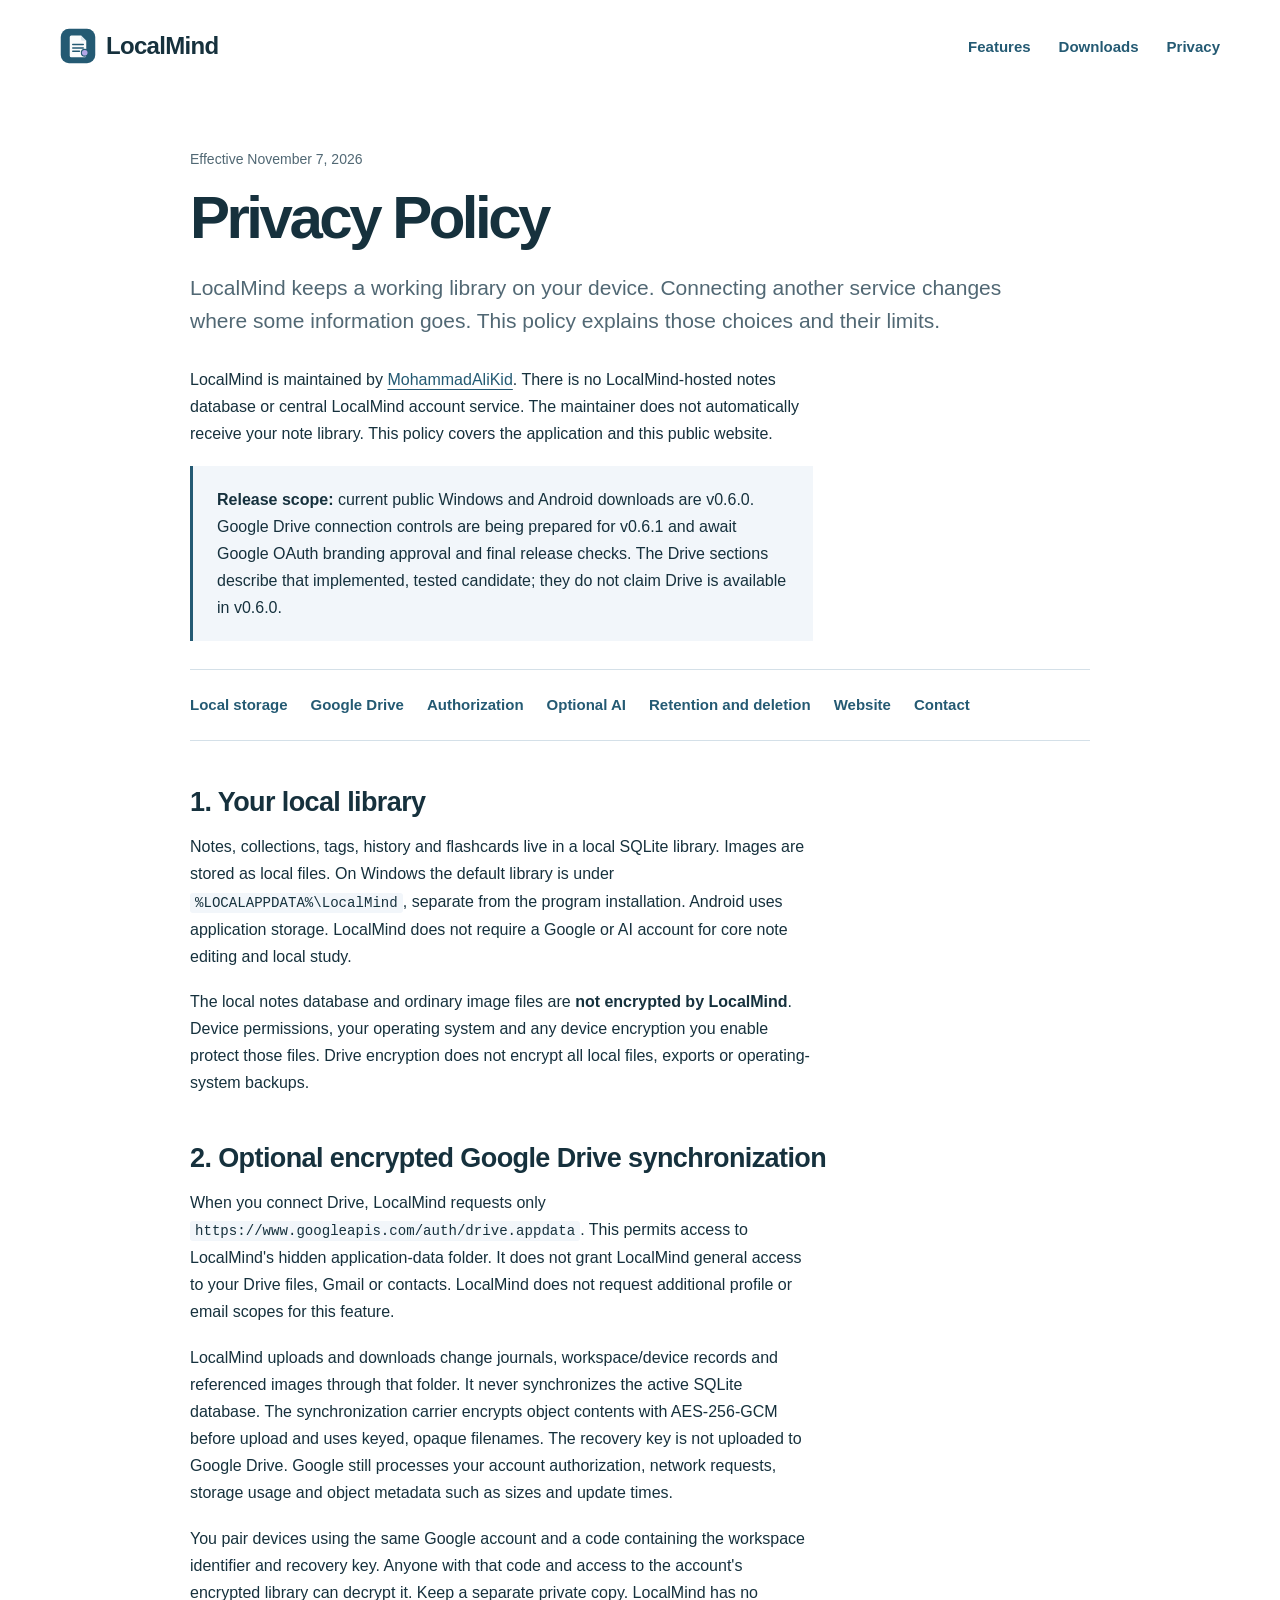
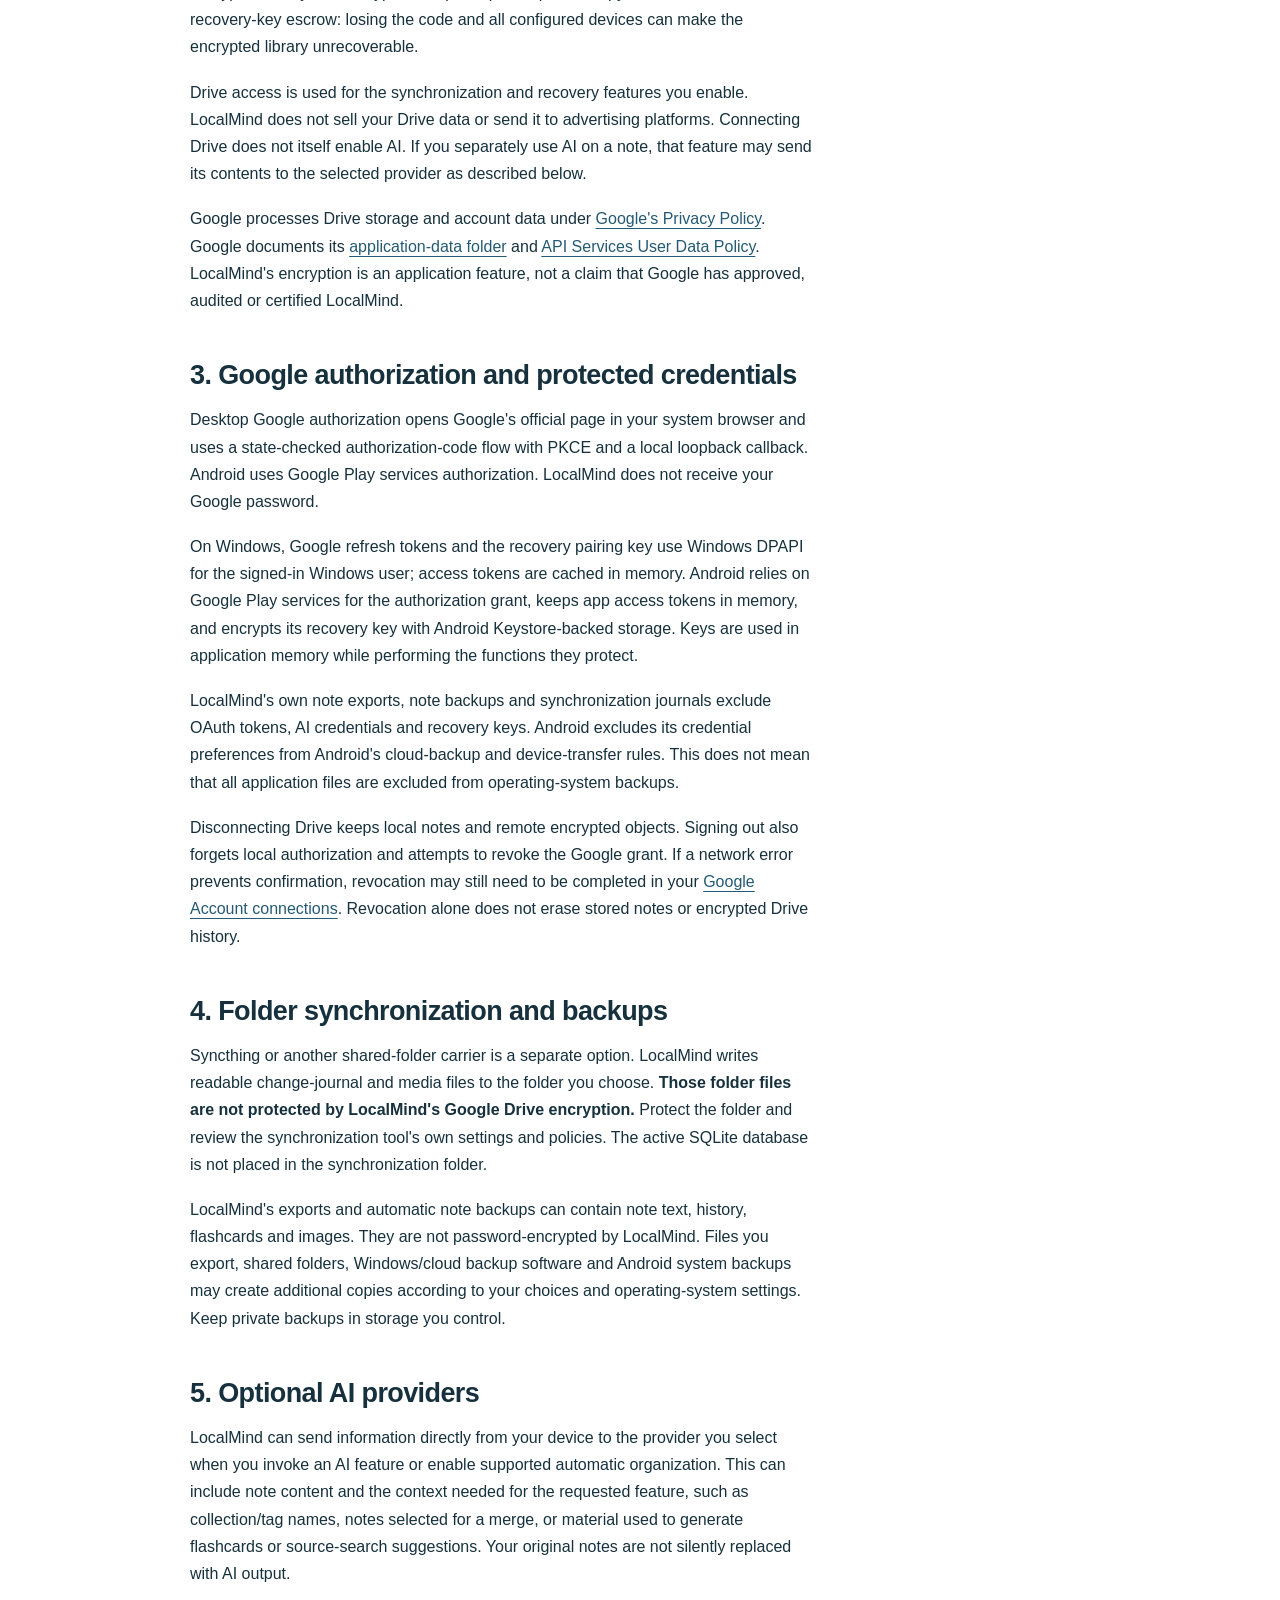
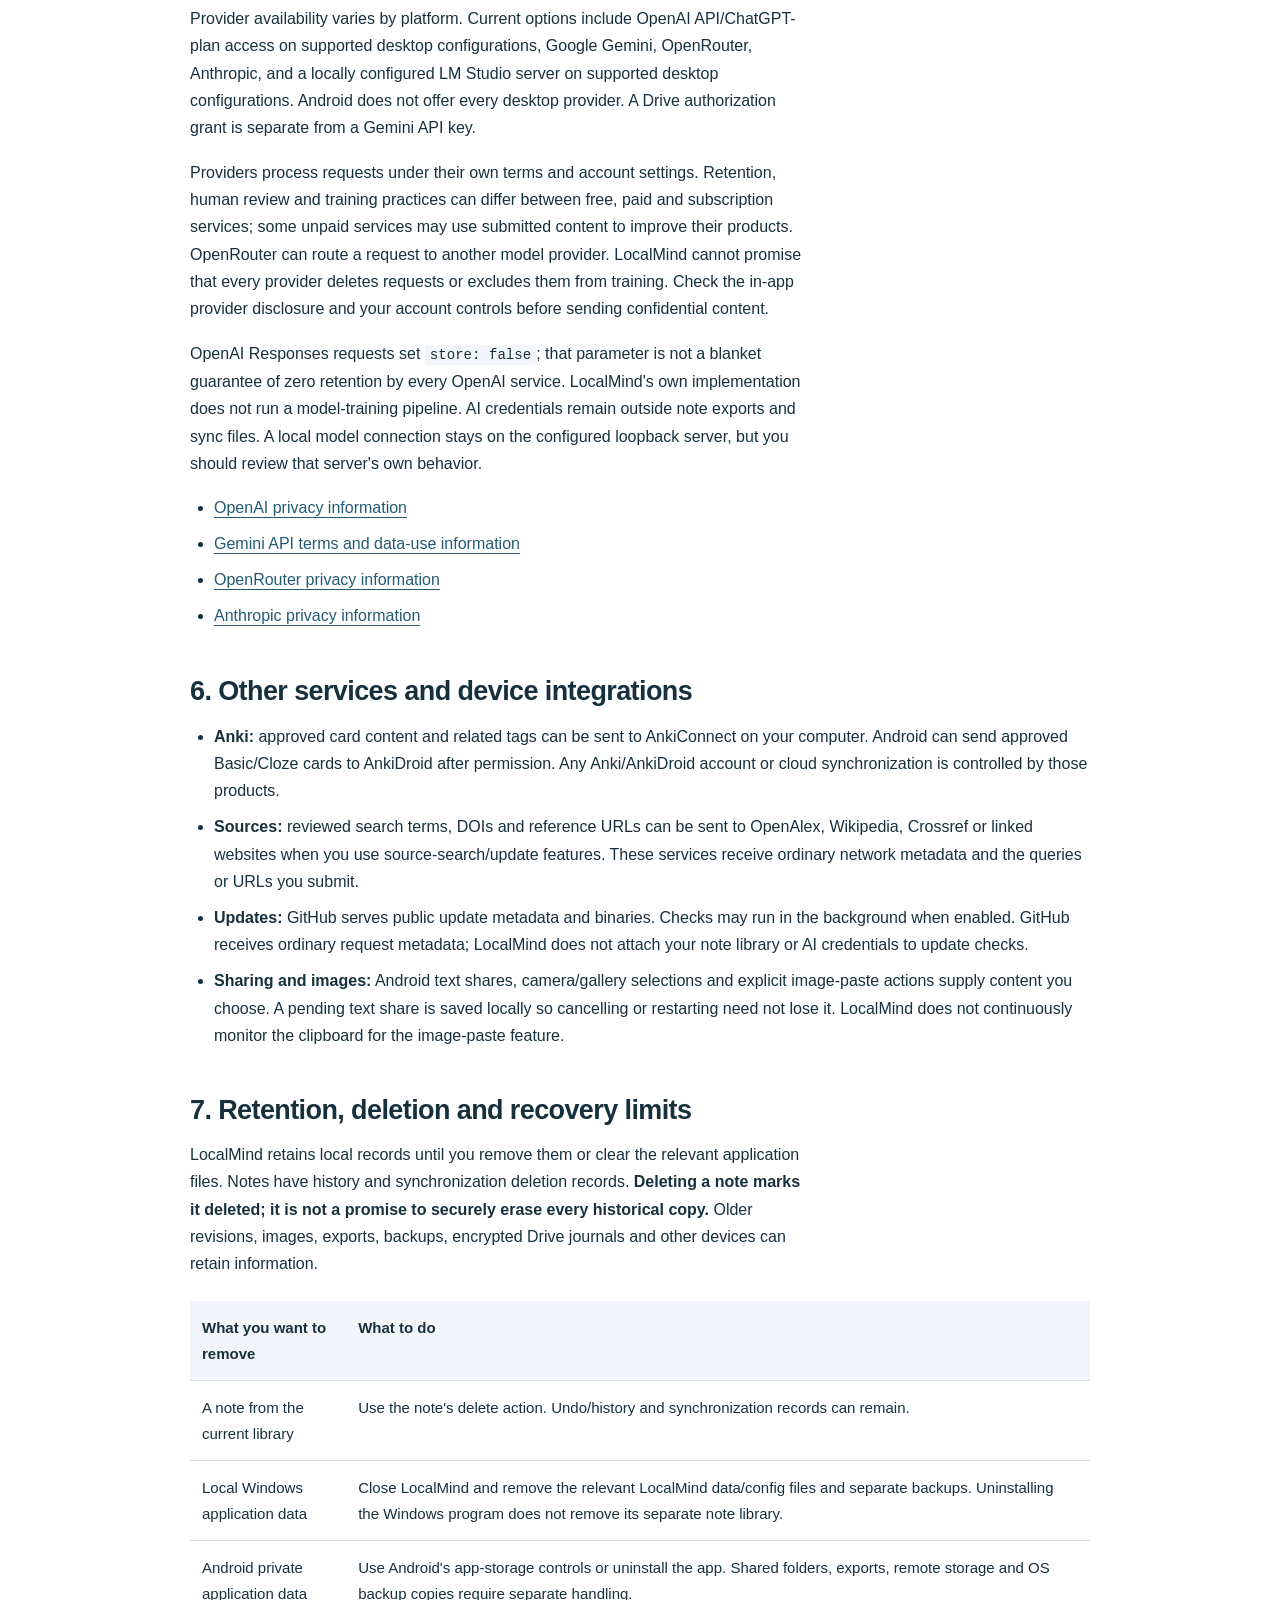
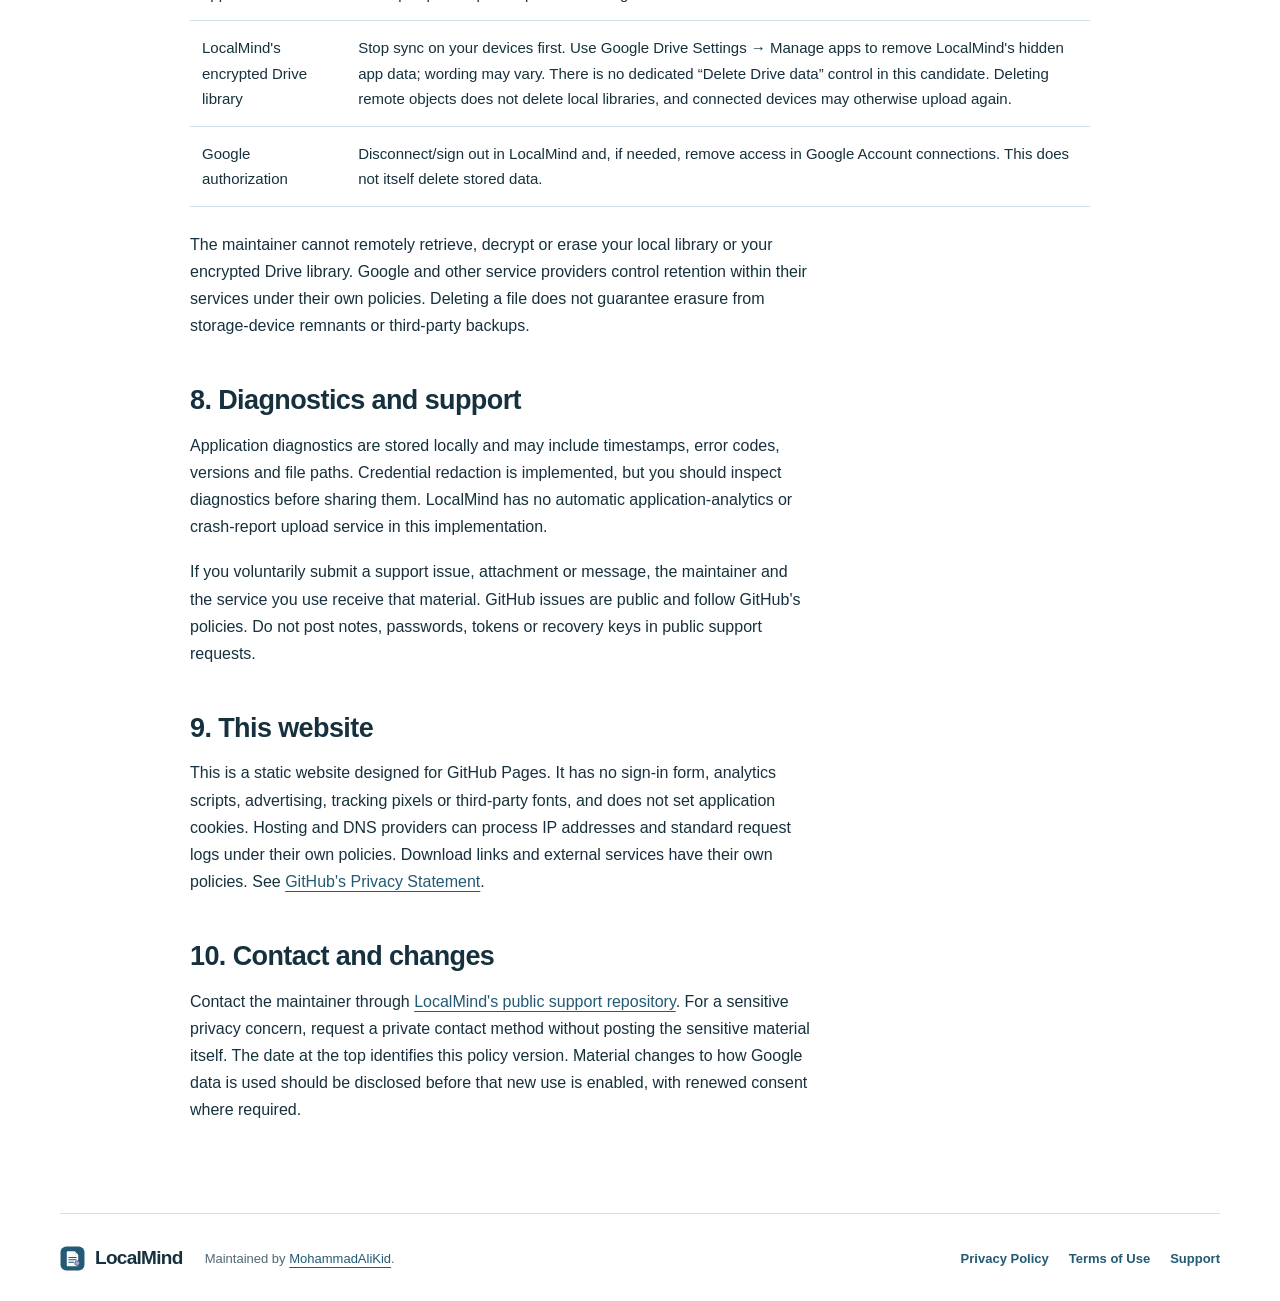
==== docs/privacy/index.html @ 6baf30b2 "Publish static LocalMind website and accurate privacy policy" ====
<!doctype html><html lang="en"><head><meta charset="utf-8"><meta name="viewport" content="width=device-width,initial-scale=1"><title>Privacy Policy — LocalMind</title><meta name="description" content="How LocalMind stores notes locally, handles optional encrypted Google Drive sync and OAuth, and sends data to optional AI and other services."><meta name="referrer" content="strict-origin-when-cross-origin"><link rel="canonical" href="https://mohammadalikid.github.io/LocalMind-releases/privacy/"><link rel="icon" type="image/svg+xml" href="../assets/logo.svg"><link rel="stylesheet" href="../assets/site.css"></head><body>
<a class="skip" href="#main">Skip to content</a><header class="site-header wrap"><a class="brand" href="../" aria-label="LocalMind home"><img src="../assets/logo.svg" width="36" height="36" alt="">LocalMind</a><nav aria-label="Main navigation"><a href="../#features">Features</a><a href="../#downloads">Downloads</a><a href="./" aria-current="page">Privacy</a></nav></header>
<main id="main" class="document wrap"><p class="updated">Effective November 7, 2026</p><h1>Privacy Policy</h1><p class="lede">LocalMind keeps a working library on your device. Connecting another service changes where some information goes. This policy explains those choices and their limits.</p>
<p>LocalMind is maintained by <a href="https://github.com/MohammadAliKid">MohammadAliKid</a>. There is no LocalMind-hosted notes database or central LocalMind account service. The maintainer does not automatically receive your note library. This policy covers the application and this public website.</p>
<p class="callout"><strong>Release scope:</strong> current public Windows and Android downloads are v0.6.0. Google Drive connection controls are being prepared for v0.6.1 and await Google OAuth branding approval and final release checks. The Drive sections describe that implemented, tested candidate; they do not claim Drive is available in v0.6.0.</p>
<nav class="toc" aria-label="Privacy policy contents"><a href="#local-storage">Local storage</a><a href="#google-drive">Google Drive</a><a href="#authorization">Authorization</a><a href="#ai">Optional AI</a><a href="#retention">Retention and deletion</a><a href="#website">Website</a><a href="#contact">Contact</a></nav>
<h2 id="local-storage">1. Your local library</h2><p>Notes, collections, tags, history and flashcards live in a local SQLite library. Images are stored as local files. On Windows the default library is under <code>%LOCALAPPDATA%\LocalMind</code>, separate from the program installation. Android uses application storage. LocalMind does not require a Google or AI account for core note editing and local study.</p><p>The local notes database and ordinary image files are <strong>not encrypted by LocalMind</strong>. Device permissions, your operating system and any device encryption you enable protect those files. Drive encryption does not encrypt all local files, exports or operating-system backups.</p>
<h2 id="google-drive">2. Optional encrypted Google Drive synchronization</h2><p>When you connect Drive, LocalMind requests only <code>https://www.googleapis.com/auth/drive.appdata</code>. This permits access to LocalMind's hidden application-data folder. It does not grant LocalMind general access to your Drive files, Gmail or contacts. LocalMind does not request additional profile or email scopes for this feature.</p><p>LocalMind uploads and downloads change journals, workspace/device records and referenced images through that folder. It never synchronizes the active SQLite database. The synchronization carrier encrypts object contents with AES-256-GCM before upload and uses keyed, opaque filenames. The recovery key is not uploaded to Google Drive. Google still processes your account authorization, network requests, storage usage and object metadata such as sizes and update times.</p><p>You pair devices using the same Google account and a code containing the workspace identifier and recovery key. Anyone with that code and access to the account's encrypted library can decrypt it. Keep a separate private copy. LocalMind has no recovery-key escrow: losing the code and all configured devices can make the encrypted library unrecoverable.</p><p>Drive access is used for the synchronization and recovery features you enable. LocalMind does not sell your Drive data or send it to advertising platforms. Connecting Drive does not itself enable AI. If you separately use AI on a note, that feature may send its contents to the selected provider as described below.</p><p>Google processes Drive storage and account data under <a href="https://policies.google.com/privacy">Google's Privacy Policy</a>. Google documents its <a href="https://developers.google.com/workspace/drive/api/guides/appdata">application-data folder</a> and <a href="https://developers.google.com/terms/api-services-user-data-policy">API Services User Data Policy</a>. LocalMind's encryption is an application feature, not a claim that Google has approved, audited or certified LocalMind.</p>
<h2 id="authorization">3. Google authorization and protected credentials</h2><p>Desktop Google authorization opens Google's official page in your system browser and uses a state-checked authorization-code flow with PKCE and a local loopback callback. Android uses Google Play services authorization. LocalMind does not receive your Google password.</p><p>On Windows, Google refresh tokens and the recovery pairing key use Windows DPAPI for the signed-in Windows user; access tokens are cached in memory. Android relies on Google Play services for the authorization grant, keeps app access tokens in memory, and encrypts its recovery key with Android Keystore-backed storage. Keys are used in application memory while performing the functions they protect.</p><p>LocalMind's own note exports, note backups and synchronization journals exclude OAuth tokens, AI credentials and recovery keys. Android excludes its credential preferences from Android's cloud-backup and device-transfer rules. This does not mean that all application files are excluded from operating-system backups.</p><p>Disconnecting Drive keeps local notes and remote encrypted objects. Signing out also forgets local authorization and attempts to revoke the Google grant. If a network error prevents confirmation, revocation may still need to be completed in your <a href="https://myaccount.google.com/connections">Google Account connections</a>. Revocation alone does not erase stored notes or encrypted Drive history.</p>
<h2>4. Folder synchronization and backups</h2><p>Syncthing or another shared-folder carrier is a separate option. LocalMind writes readable change-journal and media files to the folder you choose. <strong>Those folder files are not protected by LocalMind's Google Drive encryption.</strong> Protect the folder and review the synchronization tool's own settings and policies. The active SQLite database is not placed in the synchronization folder.</p><p>LocalMind's exports and automatic note backups can contain note text, history, flashcards and images. They are not password-encrypted by LocalMind. Files you export, shared folders, Windows/cloud backup software and Android system backups may create additional copies according to your choices and operating-system settings. Keep private backups in storage you control.</p>
<h2 id="ai">5. Optional AI providers</h2><p>LocalMind can send information directly from your device to the provider you select when you invoke an AI feature or enable supported automatic organization. This can include note content and the context needed for the requested feature, such as collection/tag names, notes selected for a merge, or material used to generate flashcards or source-search suggestions. Your original notes are not silently replaced with AI output.</p><p>Provider availability varies by platform. Current options include OpenAI API/ChatGPT-plan access on supported desktop configurations, Google Gemini, OpenRouter, Anthropic, and a locally configured LM Studio server on supported desktop configurations. Android does not offer every desktop provider. A Drive authorization grant is separate from a Gemini API key.</p><p>Providers process requests under their own terms and account settings. Retention, human review and training practices can differ between free, paid and subscription services; some unpaid services may use submitted content to improve their products. OpenRouter can route a request to another model provider. LocalMind cannot promise that every provider deletes requests or excludes them from training. Check the in-app provider disclosure and your account controls before sending confidential content.</p><p>OpenAI Responses requests set <code>store: false</code>; that parameter is not a blanket guarantee of zero retention by every OpenAI service. LocalMind's own implementation does not run a model-training pipeline. AI credentials remain outside note exports and sync files. A local model connection stays on the configured loopback server, but you should review that server's own behavior.</p><ul><li><a href="https://openai.com/policies/privacy-policy/">OpenAI privacy information</a></li><li><a href="https://ai.google.dev/gemini-api/terms">Gemini API terms and data-use information</a></li><li><a href="https://openrouter.ai/privacy">OpenRouter privacy information</a></li><li><a href="https://www.anthropic.com/legal/privacy">Anthropic privacy information</a></li></ul>
<h2>6. Other services and device integrations</h2><ul><li><strong>Anki:</strong> approved card content and related tags can be sent to AnkiConnect on your computer. Android can send approved Basic/Cloze cards to AnkiDroid after permission. Any Anki/AnkiDroid account or cloud synchronization is controlled by those products.</li><li><strong>Sources:</strong> reviewed search terms, DOIs and reference URLs can be sent to OpenAlex, Wikipedia, Crossref or linked websites when you use source-search/update features. These services receive ordinary network metadata and the queries or URLs you submit.</li><li><strong>Updates:</strong> GitHub serves public update metadata and binaries. Checks may run in the background when enabled. GitHub receives ordinary request metadata; LocalMind does not attach your note library or AI credentials to update checks.</li><li><strong>Sharing and images:</strong> Android text shares, camera/gallery selections and explicit image-paste actions supply content you choose. A pending text share is saved locally so cancelling or restarting need not lose it. LocalMind does not continuously monitor the clipboard for the image-paste feature.</li></ul>
<h2 id="retention">7. Retention, deletion and recovery limits</h2><p>LocalMind retains local records until you remove them or clear the relevant application files. Notes have history and synchronization deletion records. <strong>Deleting a note marks it deleted; it is not a promise to securely erase every historical copy.</strong> Older revisions, images, exports, backups, encrypted Drive journals and other devices can retain information.</p><div class="table-scroll"><table><thead><tr><th scope="col">What you want to remove</th><th scope="col">What to do</th></tr></thead><tbody><tr><td>A note from the current library</td><td>Use the note's delete action. Undo/history and synchronization records can remain.</td></tr><tr><td>Local Windows application data</td><td>Close LocalMind and remove the relevant LocalMind data/config files and separate backups. Uninstalling the Windows program does not remove its separate note library.</td></tr><tr><td>Android private application data</td><td>Use Android's app-storage controls or uninstall the app. Shared folders, exports, remote storage and OS backup copies require separate handling.</td></tr><tr><td>LocalMind's encrypted Drive library</td><td>Stop sync on your devices first. Use Google Drive Settings → Manage apps to remove LocalMind's hidden app data; wording may vary. There is no dedicated “Delete Drive data” control in this candidate. Deleting remote objects does not delete local libraries, and connected devices may otherwise upload again.</td></tr><tr><td>Google authorization</td><td>Disconnect/sign out in LocalMind and, if needed, remove access in Google Account connections. This does not itself delete stored data.</td></tr></tbody></table></div><p>The maintainer cannot remotely retrieve, decrypt or erase your local library or your encrypted Drive library. Google and other service providers control retention within their services under their own policies. Deleting a file does not guarantee erasure from storage-device remnants or third-party backups.</p>
<h2>8. Diagnostics and support</h2><p>Application diagnostics are stored locally and may include timestamps, error codes, versions and file paths. Credential redaction is implemented, but you should inspect diagnostics before sharing them. LocalMind has no automatic application-analytics or crash-report upload service in this implementation.</p><p>If you voluntarily submit a support issue, attachment or message, the maintainer and the service you use receive that material. GitHub issues are public and follow GitHub's policies. Do not post notes, passwords, tokens or recovery keys in public support requests.</p>
<h2 id="website">9. This website</h2><p>This is a static website designed for GitHub Pages. It has no sign-in form, analytics scripts, advertising, tracking pixels or third-party fonts, and does not set application cookies. Hosting and DNS providers can process IP addresses and standard request logs under their own policies. Download links and external services have their own policies. See <a href="https://docs.github.com/en/site-policy/privacy-policies/github-general-privacy-statement">GitHub's Privacy Statement</a>.</p>
<h2 id="contact">10. Contact and changes</h2><p>Contact the maintainer through <a href="https://github.com/MohammadAliKid/LocalMind-releases/issues">LocalMind's public support repository</a>. For a sensitive privacy concern, request a private contact method without posting the sensitive material itself. The date at the top identifies this policy version. Material changes to how Google data is used should be disclosed before that new use is enabled, with renewed consent where required.</p>
</main><footer class="site-footer wrap"><a class="brand" href="../"><img src="../assets/logo.svg" width="25" height="25" alt="">LocalMind</a><p>Maintained by <a href="https://github.com/MohammadAliKid">MohammadAliKid</a>.</p><nav aria-label="Footer"><a href="./">Privacy Policy</a><a href="../terms/">Terms of Use</a><a href="https://github.com/MohammadAliKid/LocalMind-releases/issues">Support</a></nav></footer></body></html>
---- docs/assets/site.css ----
:root{--paper:#f2f6fa;--white:#fff;--ink:#16313d;--muted:#516874;--blue:#245a73;--line:#d4e0e8;--green:#426853;--amber:#805023;--radius:14px;font-family:"Segoe UI Variable Text","Segoe UI",Aptos,Arial,sans-serif;color:var(--ink);background:var(--white);font-synthesis:none;scroll-behavior:smooth}*{box-sizing:border-box}body{margin:0;font-size:17px;line-height:1.7}img{display:block;max-width:100%;height:auto}a{color:var(--blue);text-underline-offset:4px}a:hover{text-decoration-thickness:2px}a:focus-visible,summary:focus-visible{outline:3px solid #aa6227;outline-offset:5px;border-radius:3px}.wrap{width:min(1160px,calc(100% - 64px));margin-inline:auto}.skip{position:fixed;top:-100px;left:15px;background:white;padding:12px;z-index:10}.skip:focus{top:12px}.site-header{display:flex;align-items:center;justify-content:space-between;gap:24px;padding-block:26px}.brand{display:inline-flex;align-items:center;gap:10px;font-size:24px;font-weight:700;letter-spacing:-.7px;text-decoration:none;color:var(--ink)}nav{display:flex;align-items:center;gap:28px}nav a{text-decoration:none;font-weight:550;font-size:15px}h1,h2,h3,p,figure{margin:0}h1,h2,h3{text-wrap:balance;line-height:1.12}h1{font-family:"Segoe UI Variable Display","Aptos Display","Segoe UI",sans-serif;font-size:clamp(50px,5.5vw,76px);letter-spacing:-3.5px;font-weight:650}h2{font-size:clamp(30px,3.3vw,44px);font-weight:650;letter-spacing:-1.4px}h3{font-size:23px;letter-spacing:-.5px;font-weight:650}p+p{margin-top:18px}p{max-width:70ch}.intro{font-size:23px;line-height:1.55;color:var(--ink)}.quiet{font-size:14px;color:var(--muted)}.hero{display:grid;grid-template-columns:.8fr 1.2fr;align-items:center;gap:48px;padding-block:64px 100px}.hero-copy>p{margin-top:26px}.hero-copy .quiet{margin-top:20px}.hero-copy>p:not(.intro):not(.quiet){color:var(--muted)}.actions{display:flex;align-items:center;flex-wrap:wrap;gap:20px;margin-top:30px}.button{display:inline-flex;align-items:center;justify-content:center;min-height:49px;padding:12px 20px;background:var(--blue);border:1px solid var(--blue);color:white;border-radius:8px;font-weight:600;text-decoration:none;font-size:15px;line-height:1.5}.button:hover{background:#19455b;text-decoration:none}.secondary{color:var(--blue);background:white}.secondary:hover{background:var(--paper)}.text-link{font-weight:600;font-size:15px}.app-preview{padding:14px;background:var(--paper);border:1px solid var(--line);border-radius:var(--radius);transform:rotate(-1.3deg);box-shadow:0 24px 60px #16313d12}.app-preview img{border-radius:6px;border:1px solid var(--line);width:100%}figcaption{font-size:12px;line-height:1.6;color:var(--muted);margin-top:12px}.features{border-top:1px solid var(--line);padding-block:72px}.section-heading{display:flex;justify-content:space-between;gap:40px;align-items:start;margin-bottom:44px}.section-heading h2{max-width:16ch}.section-heading>p{max-width:40ch;color:var(--muted)}.feature-columns{display:grid;grid-template-columns:repeat(3,1fr);gap:46px}.feature-columns article{border-top:3px solid var(--line);padding-top:20px}.feature-mark{display:block;color:var(--blue);font-size:29px;margin-bottom:14px}.feature-columns p{margin-top:16px;color:var(--muted);font-size:16px}.phone-section{display:grid;grid-template-columns:.55fr 1fr;gap:110px;align-items:center;padding-block:45px 95px}.phone-image{max-width:260px;margin:auto;max-height:500px;overflow:hidden;border:7px solid var(--ink);border-bottom-width:12px;border-radius:33px;box-shadow:18px 20px 0 var(--paper)}.phone-section h2{margin-bottom:24px}.phone-section .intro{margin-bottom:20px}.plain-list{padding-left:20px;margin-block:24px;color:var(--muted)}.plain-list li{padding-left:4px;margin-block:8px}.drive-section{background:var(--paper);padding-block:72px}.drive-layout{display:grid;grid-template-columns:1fr .55fr;gap:100px;align-items:center}.status-tag{display:inline-block;font-size:13px;font-weight:650;color:var(--blue);border:1px solid #b4c9d6;padding:5px 10px;border-radius:5px;margin-bottom:24px}.drive-layout h2{margin-bottom:24px}.drive-layout p{color:var(--muted)}.drive-layout .text-link{display:inline-block;margin-top:24px}.drive-preview{max-width:265px;max-height:565px;overflow:hidden;border:1px solid var(--line);background:#fff;border-radius:var(--radius);padding:10px}.drive-preview img{border-radius:7px;max-height:490px;object-fit:cover;object-position:top}.drive-preview figcaption{padding-inline:4px}.downloads{padding-block:85px}.download-grid{display:grid;grid-template-columns:repeat(3,1fr);gap:35px}.download-platform{border-top:1px solid var(--line);padding-top:24px}.download-platform .version{font-size:14px;font-weight:650;color:var(--muted);margin-top:6px}.download-platform>p:not(.version){margin-top:18px}.download-platform .button{margin-top:22px;width:100%}.download-platform .quiet{margin-top:18px;font-size:13px}.download-platform.mac .notice{font-size:14px;color:var(--amber);padding-left:14px;border-left:3px solid #bf8e55}.download-platform.mac>p{font-size:15px}.download-platform.mac>a{font-size:14px}.download-footnote{margin-top:38px;font-size:14px;display:flex;flex-wrap:wrap;gap:14px}.download-footnote span{color:#a6bbc8}.closing{padding-block:45px 80px;border-top:1px solid var(--line);display:grid;grid-template-columns:1fr 1fr;gap:20px 70px}.closing p{color:var(--muted)}.closing .text-link{grid-column:2}.site-footer{display:flex;flex-wrap:wrap;align-items:center;gap:22px;padding-block:28px;border-top:1px solid var(--line)}.site-footer .brand{font-size:19px}.site-footer p{font-size:13px;color:var(--muted)}.site-footer nav{margin-left:auto;gap:20px}.site-footer nav a{font-size:13px}.document{max-width:900px;padding-block:55px 90px}.document h1{font-size:clamp(40px,6vw,60px);margin-bottom:20px}.document .lede{font-size:21px;line-height:1.6;color:var(--muted);margin-bottom:28px}.document .updated{font-size:14px;color:var(--muted);margin-bottom:12px}.document h2{font-size:27px;letter-spacing:-.6px;margin:46px 0 16px}.document h3{font-size:20px;margin:28px 0 12px}.document p,.document li{font-size:16px}.document ul,.document ol{padding-left:24px}.document li{margin-block:9px}.document strong{font-weight:650}.document code{background:var(--paper);padding:2px 5px;border-radius:3px;font-size:.88em;overflow-wrap:anywhere}.document .toc{border-block:1px solid var(--line);padding:22px 0;margin:28px 0;display:flex;flex-wrap:wrap;gap:8px 23px;font-size:14px}.document .callout{padding:20px 24px;background:var(--paper);border-left:3px solid var(--blue);font-size:16px}.document table{width:100%;border-collapse:collapse;font-size:15px;margin-block:24px}.document th,.document td{padding:14px 12px;text-align:left;vertical-align:top;border-bottom:1px solid var(--line)}.document th{background:var(--paper);font-weight:600}.document .table-scroll{overflow-x:auto}.document .policy-list{list-style:none;padding:0}.document .policy-list li{padding-block:14px;border-bottom:1px solid var(--line)}.document .policy-list a{font-weight:600}
@media(max-width:980px){.hero{gap:28px}.hero .actions{align-items:start;flex-direction:column}.hero h1{letter-spacing:-2px}.phone-section{gap:60px}.drive-layout{gap:50px}.download-grid{gap:24px}.button{padding-inline:14px}.site-footer nav{margin-left:0}.section-heading{gap:30px}.hero .app-preview{padding:8px;transform:none}.feature-columns{gap:25px}}
@media(max-width:700px){.wrap{width:calc(100% - 36px)}.site-header{padding-block:20px;gap:16px;flex-wrap:wrap}.brand{font-size:23px}nav{gap:18px}.site-header nav{width:100%;justify-content:space-between;border-top:1px solid var(--line);padding-top:12px}.hero{grid-template-columns:1fr;padding-block:36px 60px;gap:40px}.hero h1{font-size:58px;letter-spacing:-2.7px}.hero .actions{flex-direction:row;align-items:center;gap:20px}.hero-copy>p{max-width:50ch;margin-top:22px}.intro{font-size:21px}.hero .app-preview{padding:10px}.section-heading{display:block;margin-bottom:32px}.section-heading>p{margin-top:20px;max-width:100%}.features{padding-block:50px}.feature-columns{grid-template-columns:1fr;gap:30px}.feature-mark{display:none}.feature-columns article{padding-top:20px;border-top-width:1px}.feature-columns p{margin-top:12px}.phone-section{grid-template-columns:1fr;padding-block:20px 60px;gap:40px}.phone-image{max-width:210px;max-height:390px;order:2}.drive-section{padding-block:50px}.drive-layout{grid-template-columns:1fr;gap:32px}.drive-preview{margin:auto;max-width:245px}.download-grid{grid-template-columns:1fr;gap:35px}.downloads{padding-block:55px}.download-platform .button{width:auto;min-width:240px}.closing{grid-template-columns:1fr;gap:20px;padding-block:35px 50px}.closing .text-link{grid-column:1}.site-footer{gap:16px}.site-footer nav{width:100%;justify-content:space-between;gap:14px}.site-footer p{margin-left:auto;font-size:12px}.document{padding-top:35px}.document h1{font-size:43px;letter-spacing:-1.6px}.document h2{font-size:25px}.document .callout{padding:16px}.document th,.document td{padding:10px;min-width:120px}.document .toc{gap:10px 20px}body{font-size:16px}}
@media(prefers-reduced-motion:reduce){:root{scroll-behavior:auto}}
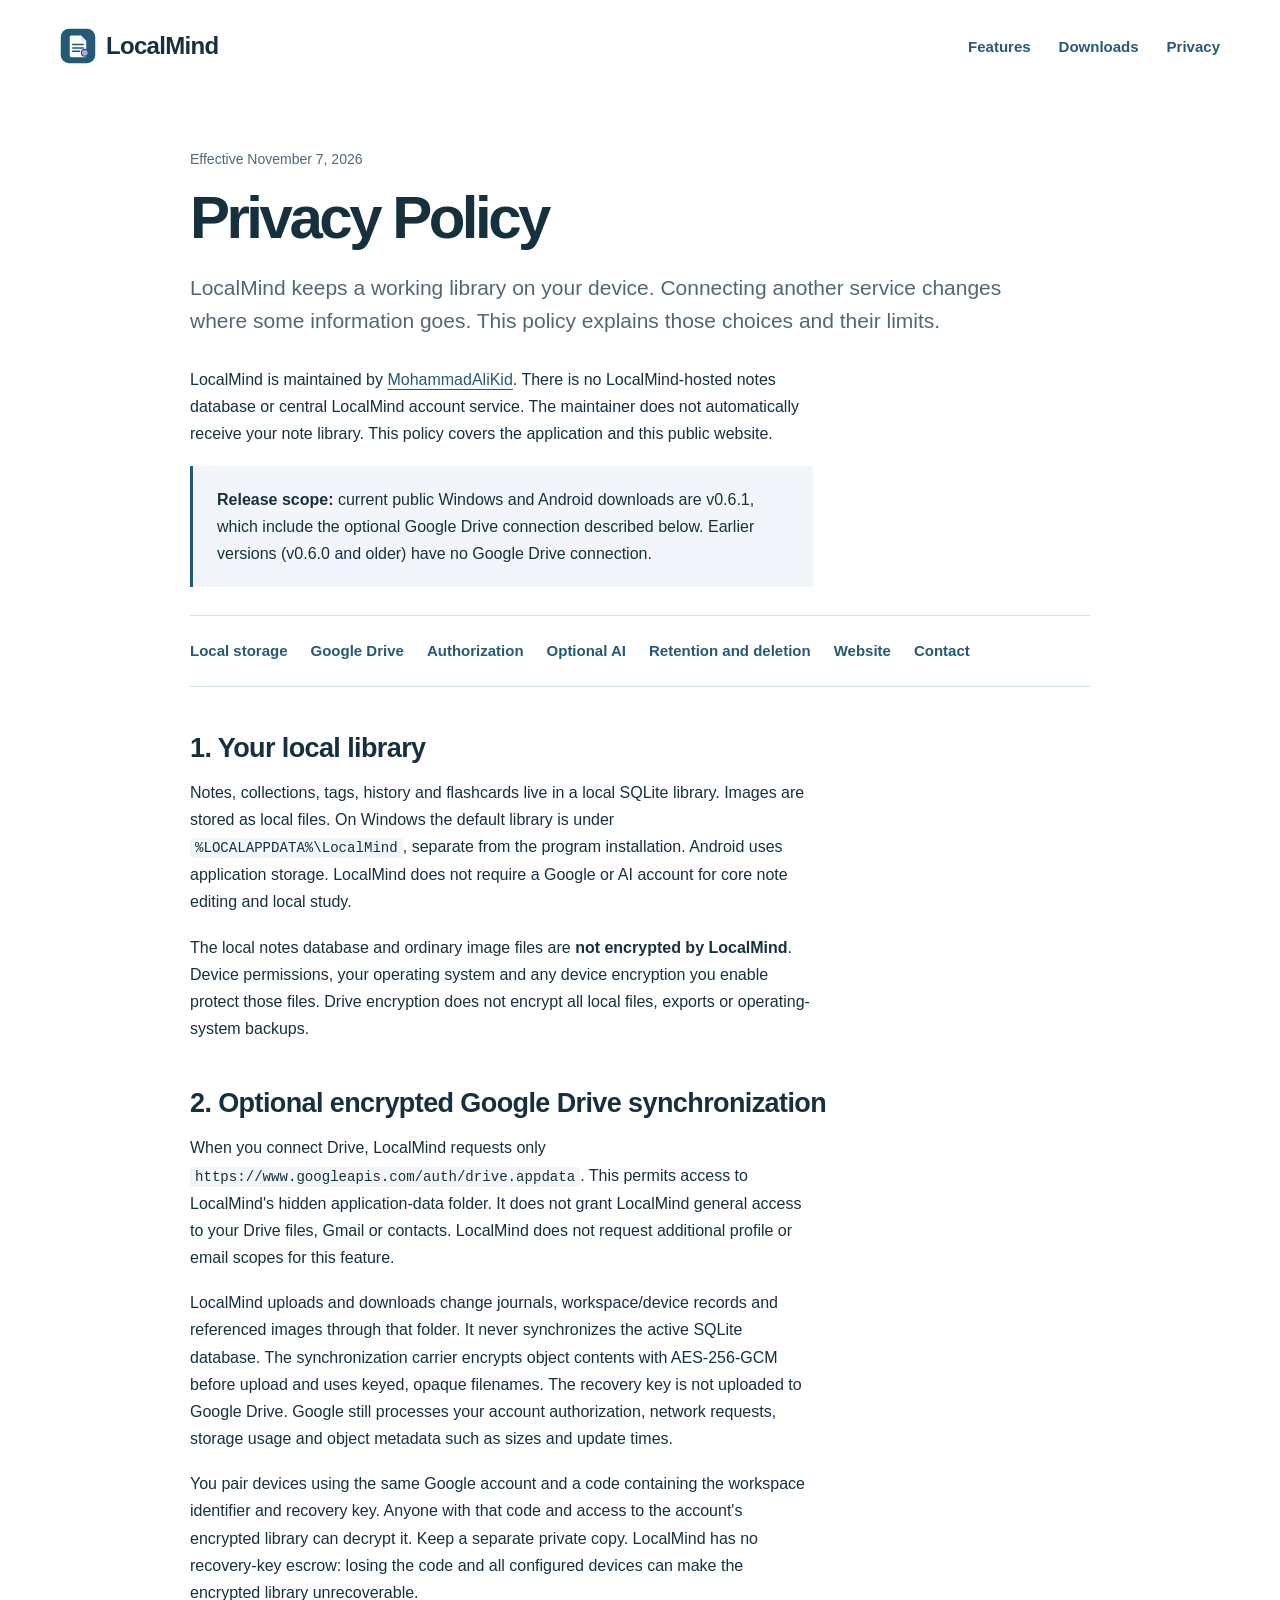
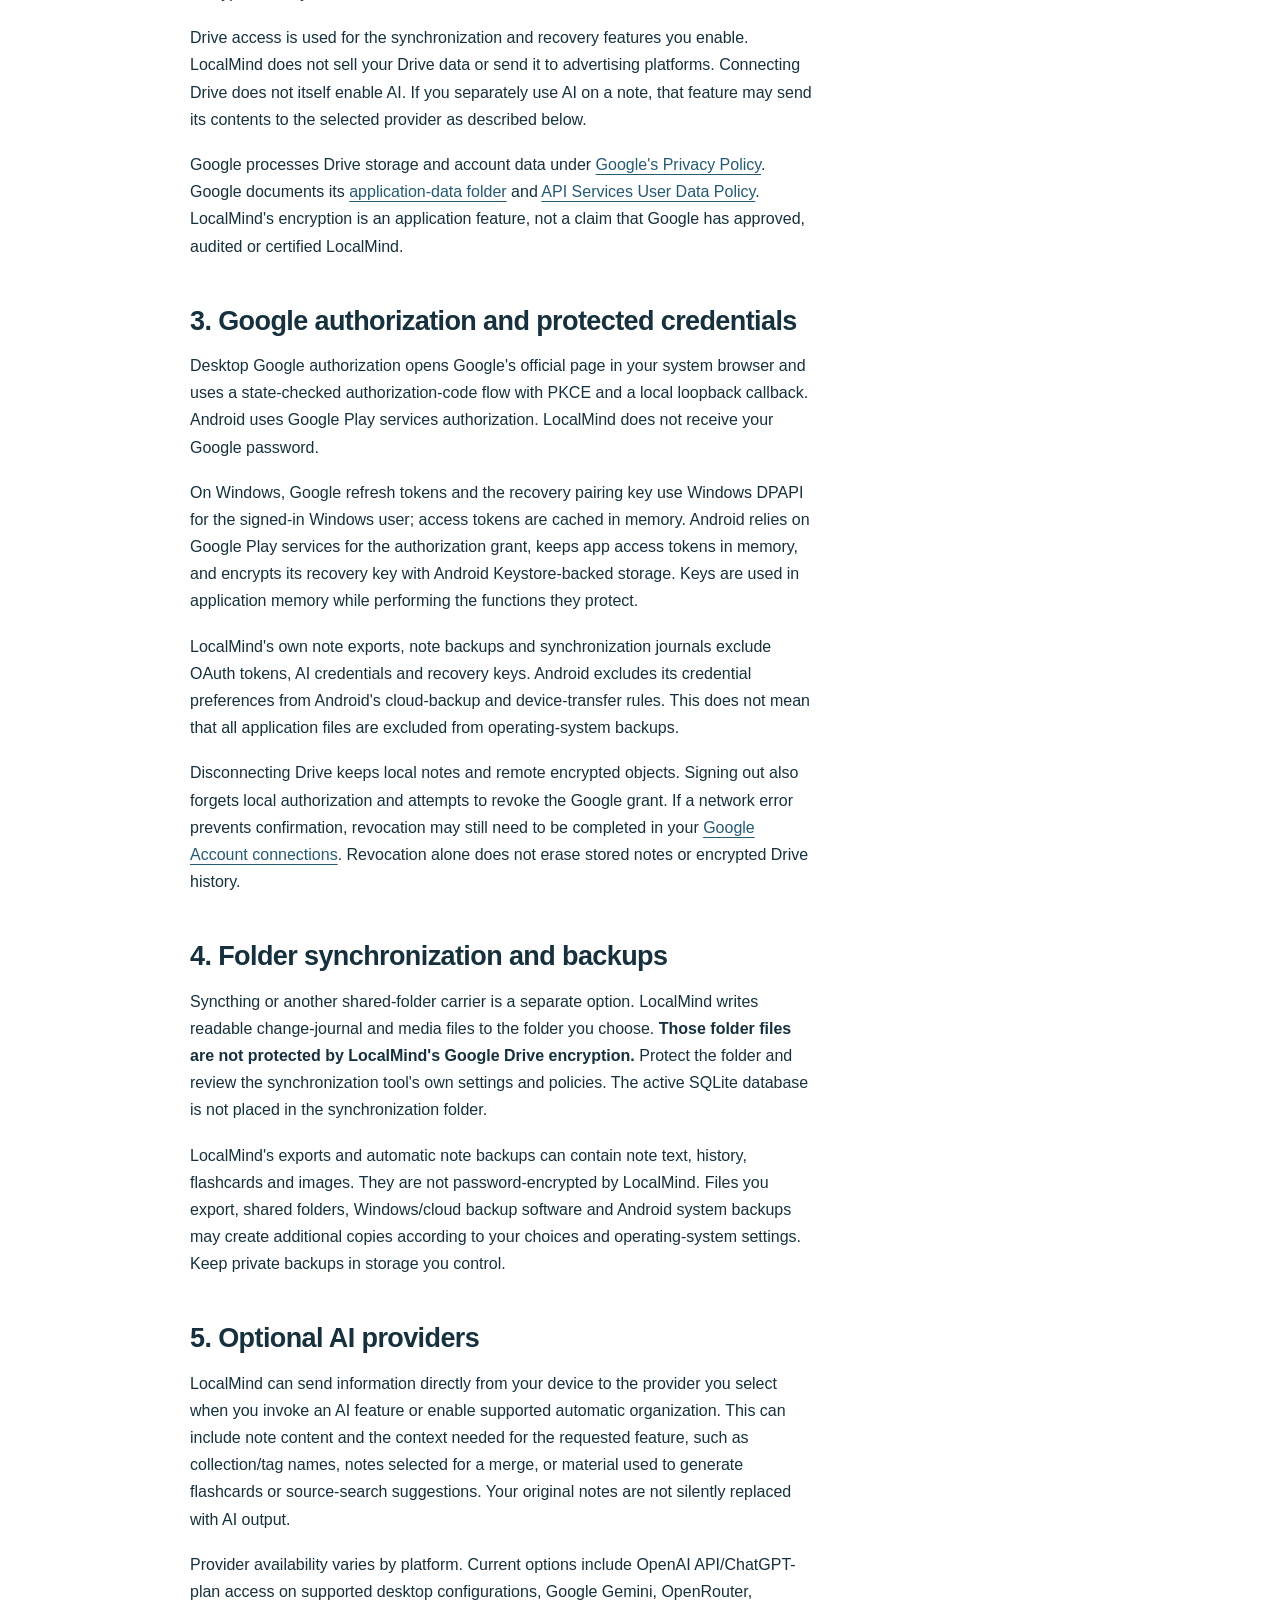
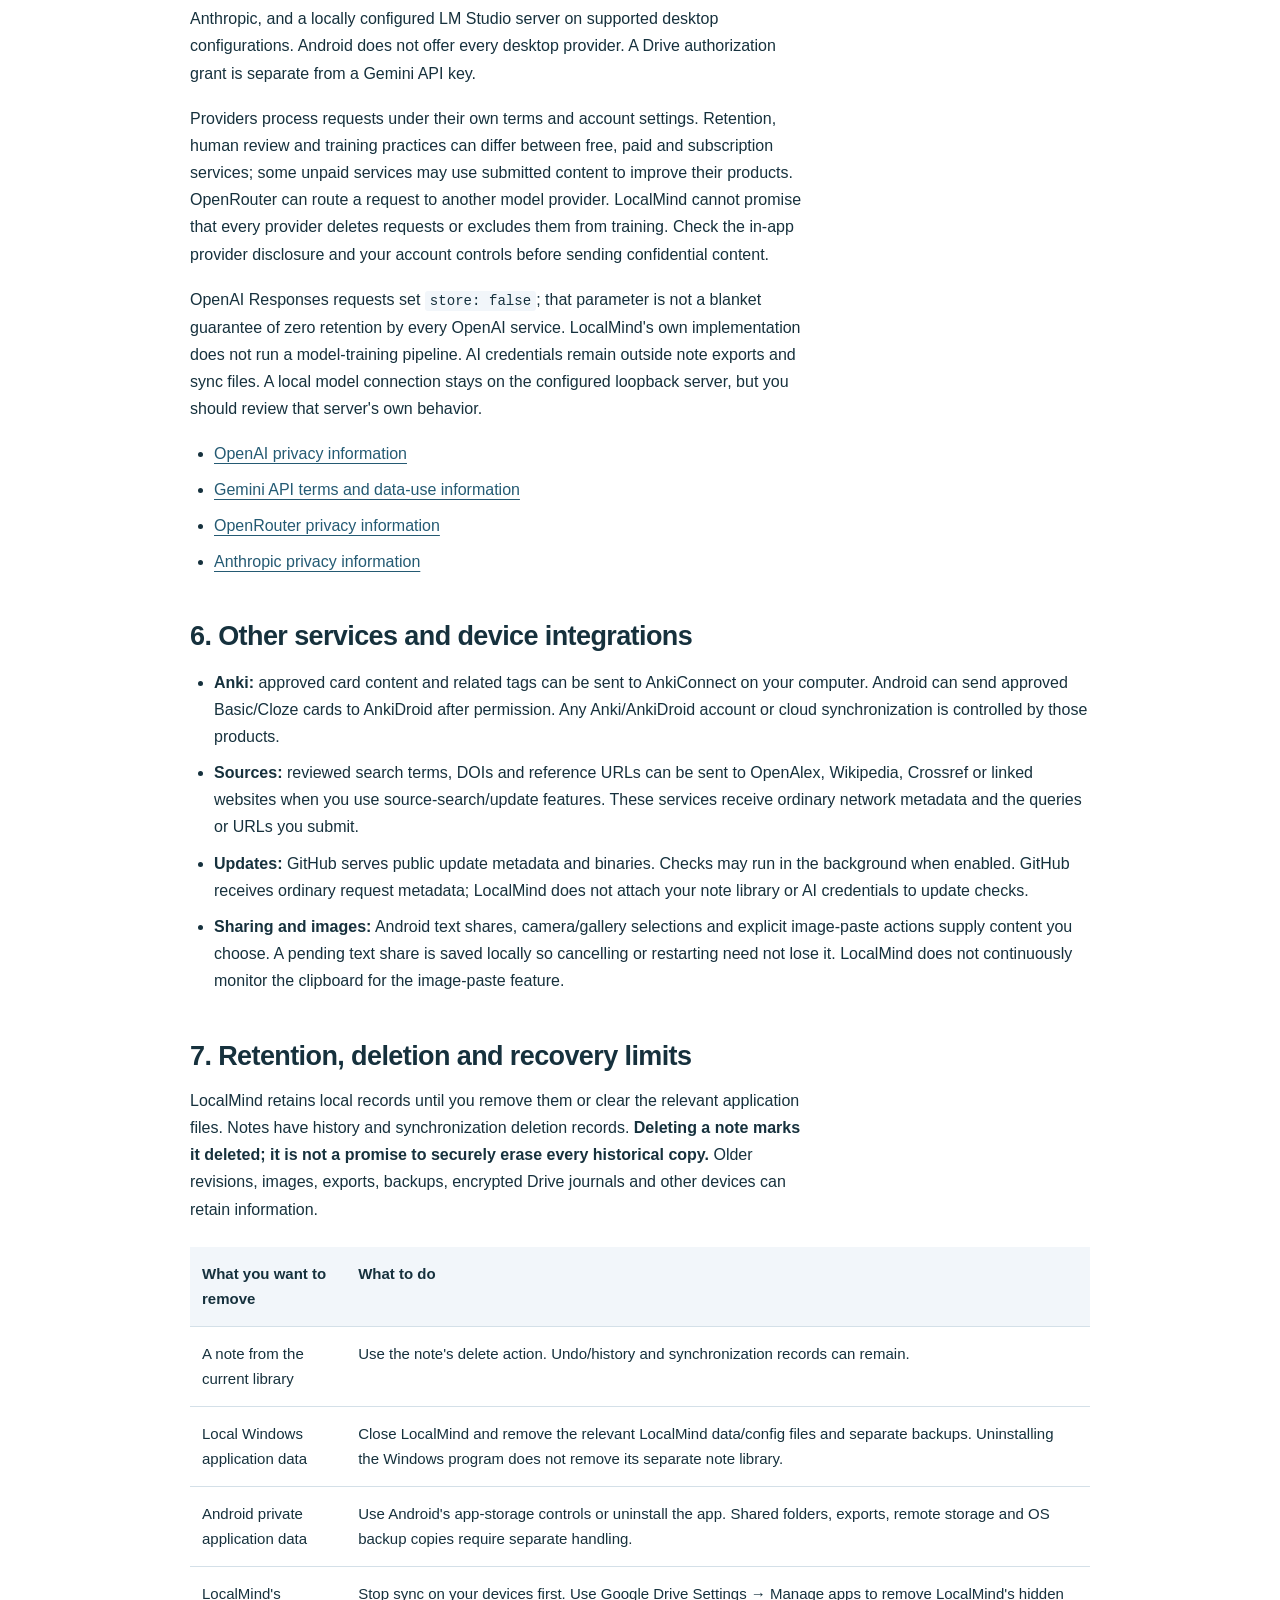
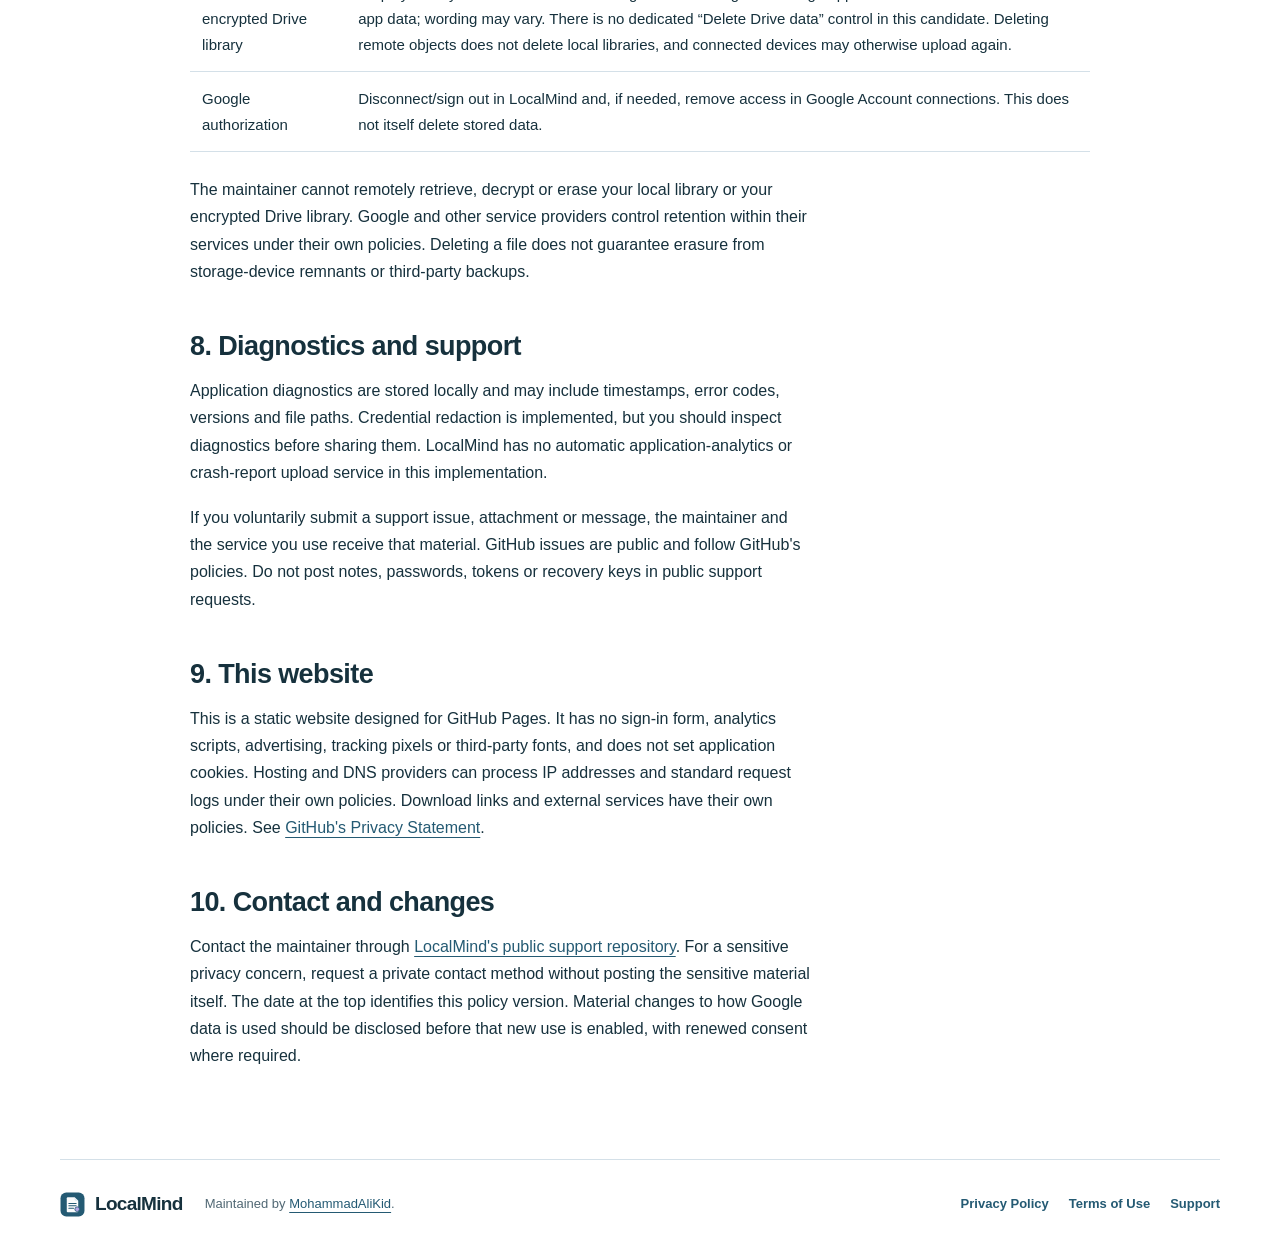
==== commit cf7e48bd: "docs: publish LocalMind 0.6.1 for Windows and Android (Google Drive sync)" ====
--- a/docs/privacy/index.html
+++ b/docs/privacy/index.html
@@ -2,7 +2,7 @@
 <a class="skip" href="#main">Skip to content</a><header class="site-header wrap"><a class="brand" href="../" aria-label="LocalMind home"><img src="../assets/logo.svg" width="36" height="36" alt="">LocalMind</a><nav aria-label="Main navigation"><a href="../#features">Features</a><a href="../#downloads">Downloads</a><a href="./" aria-current="page">Privacy</a></nav></header>
 <main id="main" class="document wrap"><p class="updated">Effective November 7, 2026</p><h1>Privacy Policy</h1><p class="lede">LocalMind keeps a working library on your device. Connecting another service changes where some information goes. This policy explains those choices and their limits.</p>
 <p>LocalMind is maintained by <a href="https://github.com/MohammadAliKid">MohammadAliKid</a>. There is no LocalMind-hosted notes database or central LocalMind account service. The maintainer does not automatically receive your note library. This policy covers the application and this public website.</p>
-<p class="callout"><strong>Release scope:</strong> current public Windows and Android downloads are v0.6.0. Google Drive connection controls are being prepared for v0.6.1 and await Google OAuth branding approval and final release checks. The Drive sections describe that implemented, tested candidate; they do not claim Drive is available in v0.6.0.</p>
+<p class="callout"><strong>Release scope:</strong> current public Windows and Android downloads are v0.6.1, which include the optional Google Drive connection described below. Earlier versions (v0.6.0 and older) have no Google Drive connection.</p>
 <nav class="toc" aria-label="Privacy policy contents"><a href="#local-storage">Local storage</a><a href="#google-drive">Google Drive</a><a href="#authorization">Authorization</a><a href="#ai">Optional AI</a><a href="#retention">Retention and deletion</a><a href="#website">Website</a><a href="#contact">Contact</a></nav>
 <h2 id="local-storage">1. Your local library</h2><p>Notes, collections, tags, history and flashcards live in a local SQLite library. Images are stored as local files. On Windows the default library is under <code>%LOCALAPPDATA%\LocalMind</code>, separate from the program installation. Android uses application storage. LocalMind does not require a Google or AI account for core note editing and local study.</p><p>The local notes database and ordinary image files are <strong>not encrypted by LocalMind</strong>. Device permissions, your operating system and any device encryption you enable protect those files. Drive encryption does not encrypt all local files, exports or operating-system backups.</p>
 <h2 id="google-drive">2. Optional encrypted Google Drive synchronization</h2><p>When you connect Drive, LocalMind requests only <code>https://www.googleapis.com/auth/drive.appdata</code>. This permits access to LocalMind's hidden application-data folder. It does not grant LocalMind general access to your Drive files, Gmail or contacts. LocalMind does not request additional profile or email scopes for this feature.</p><p>LocalMind uploads and downloads change journals, workspace/device records and referenced images through that folder. It never synchronizes the active SQLite database. The synchronization carrier encrypts object contents with AES-256-GCM before upload and uses keyed, opaque filenames. The recovery key is not uploaded to Google Drive. Google still processes your account authorization, network requests, storage usage and object metadata such as sizes and update times.</p><p>You pair devices using the same Google account and a code containing the workspace identifier and recovery key. Anyone with that code and access to the account's encrypted library can decrypt it. Keep a separate private copy. LocalMind has no recovery-key escrow: losing the code and all configured devices can make the encrypted library unrecoverable.</p><p>Drive access is used for the synchronization and recovery features you enable. LocalMind does not sell your Drive data or send it to advertising platforms. Connecting Drive does not itself enable AI. If you separately use AI on a note, that feature may send its contents to the selected provider as described below.</p><p>Google processes Drive storage and account data under <a href="https://policies.google.com/privacy">Google's Privacy Policy</a>. Google documents its <a href="https://developers.google.com/workspace/drive/api/guides/appdata">application-data folder</a> and <a href="https://developers.google.com/terms/api-services-user-data-policy">API Services User Data Policy</a>. LocalMind's encryption is an application feature, not a claim that Google has approved, audited or certified LocalMind.</p>
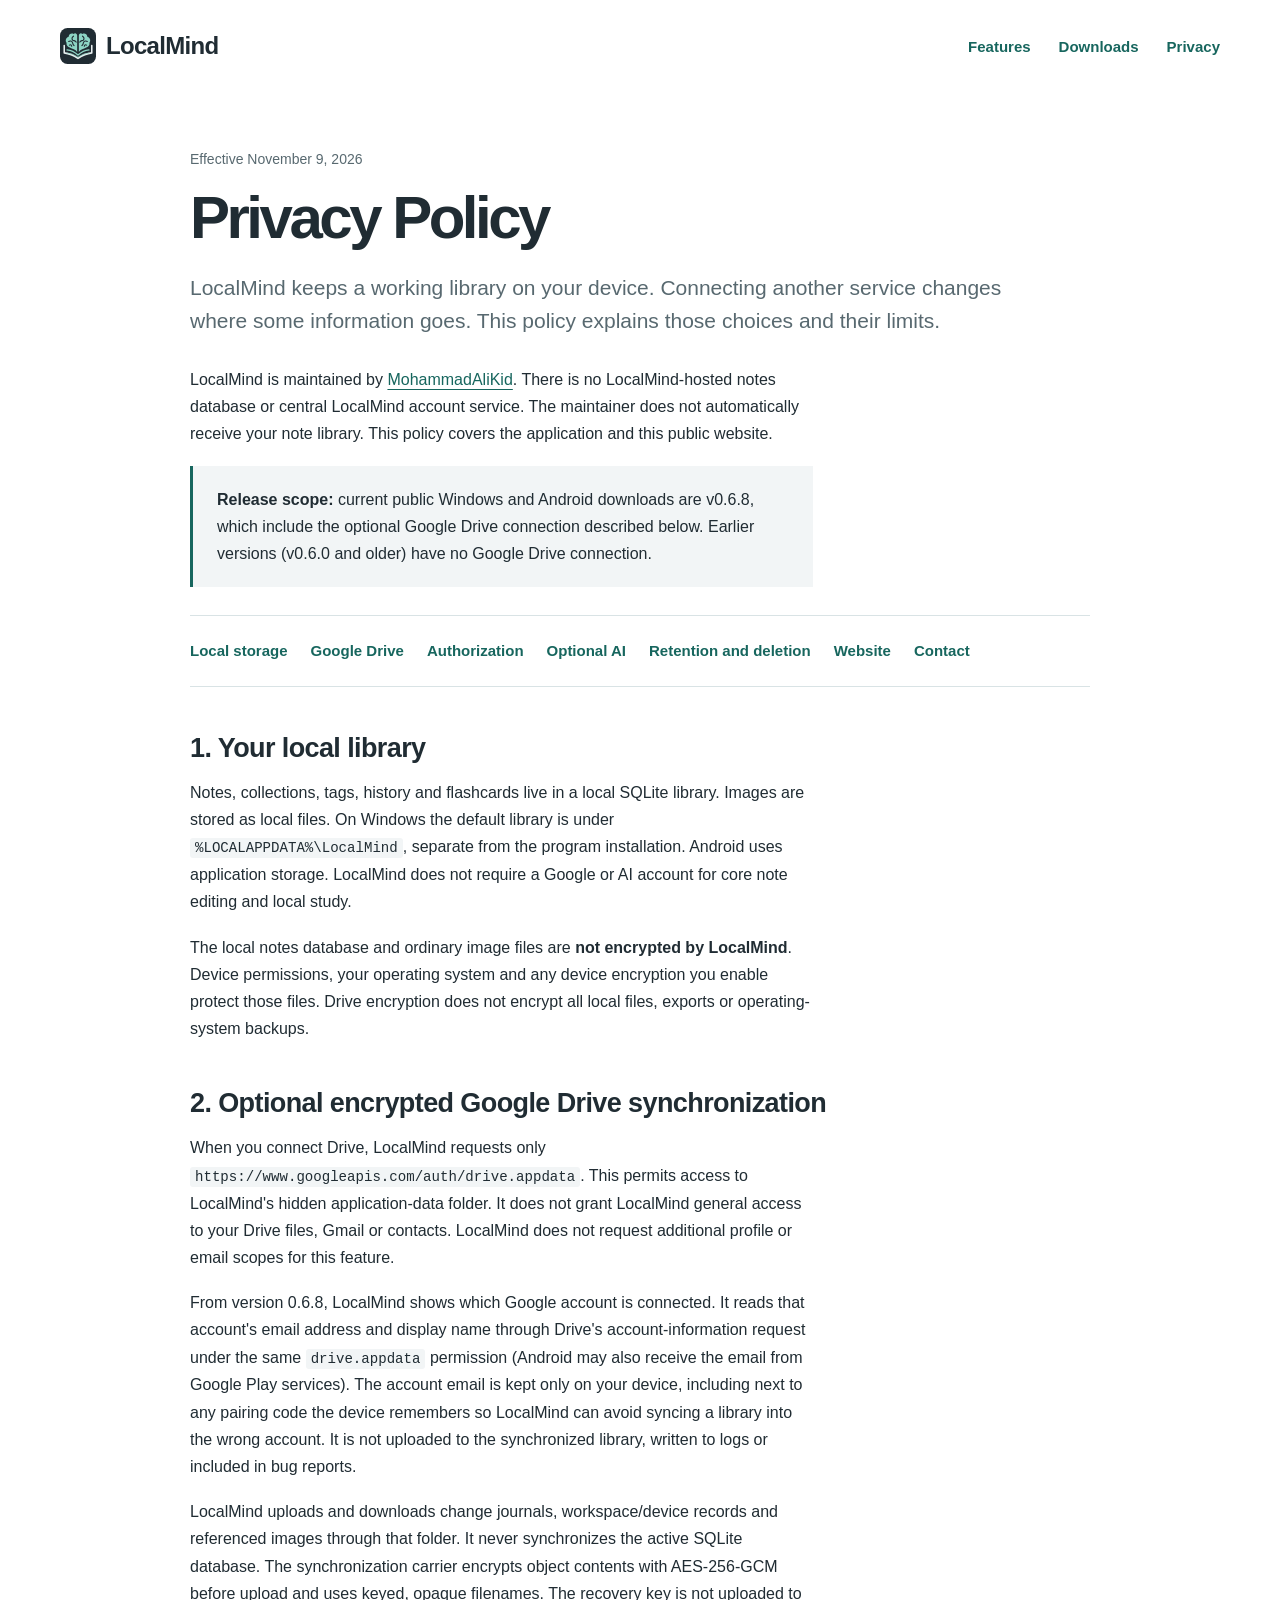
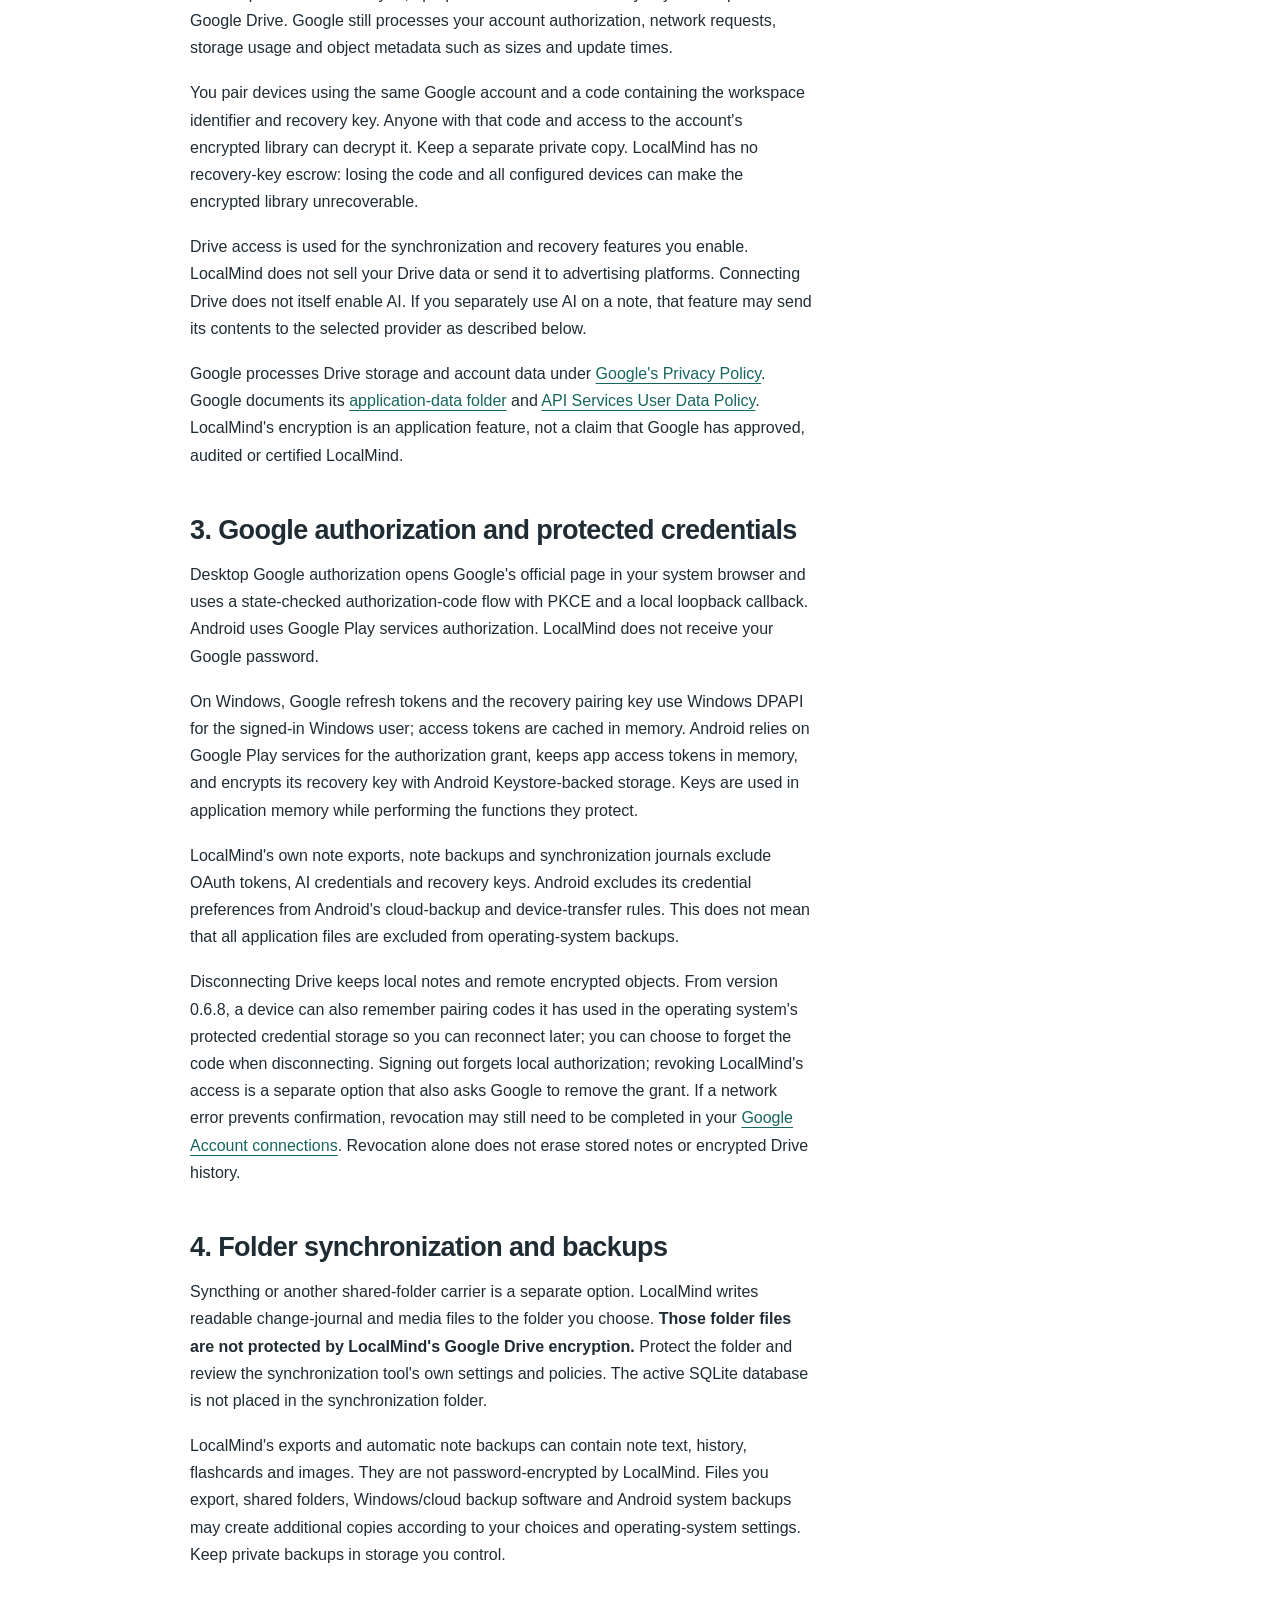
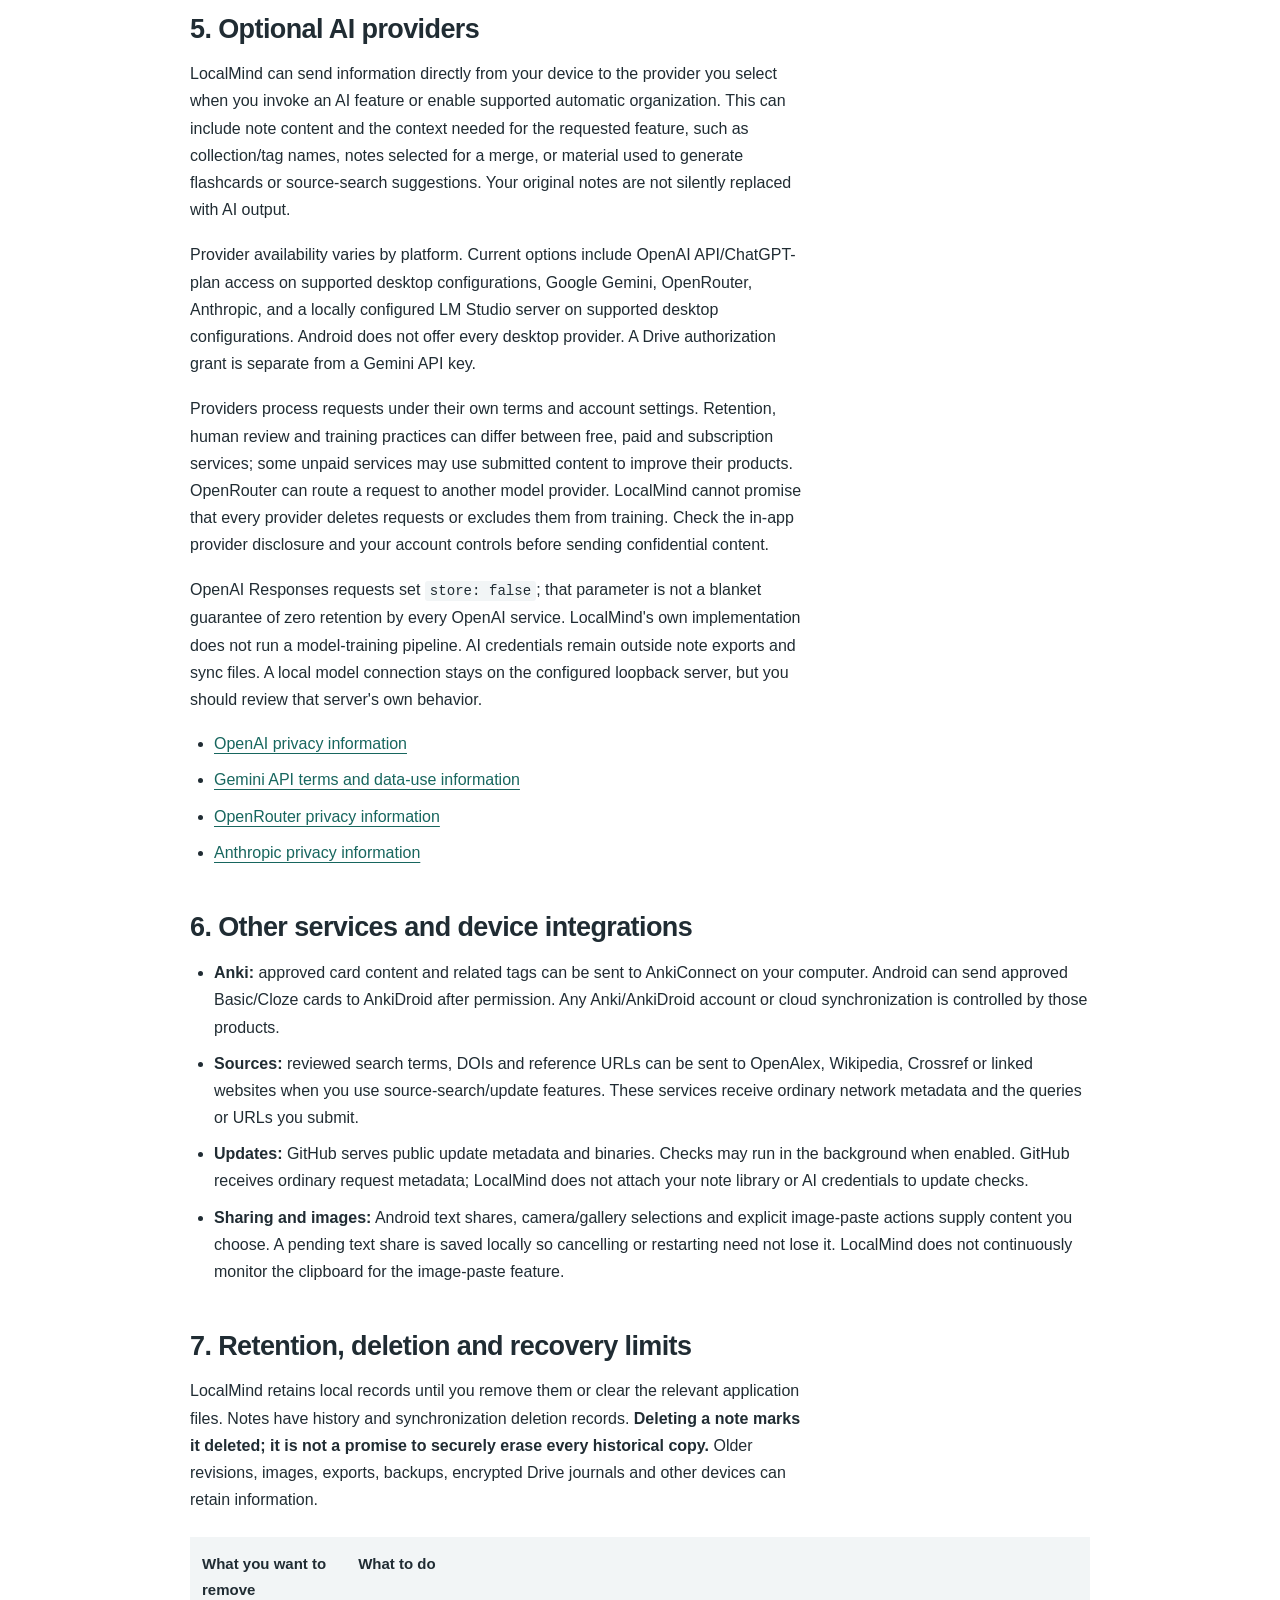
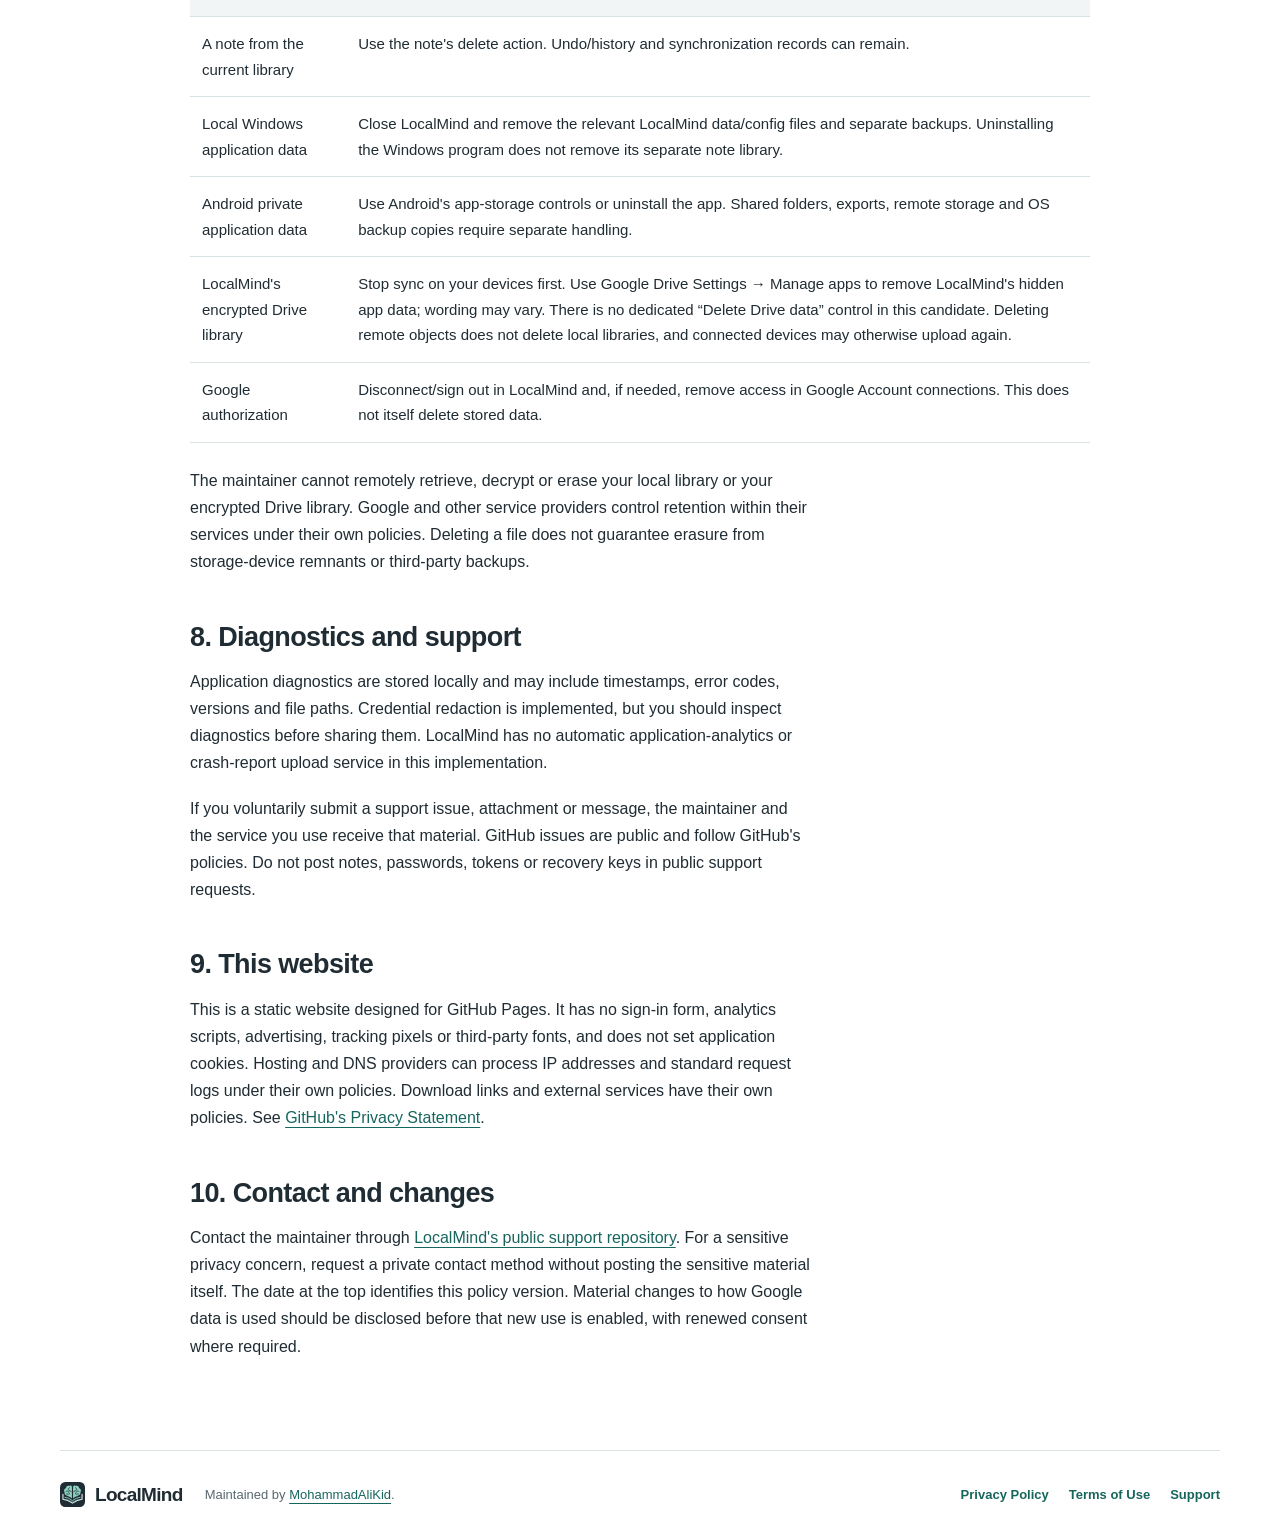
==== commit 49e9b6e4: "docs(privacy): 0.6.8 account display, remembered pairing codes, separate revoke Co-Authored-By: Clau" ====
--- a/docs/privacy/index.html
+++ b/docs/privacy/index.html
@@ -1,12 +1,12 @@
 <!doctype html><html lang="en"><head><meta charset="utf-8"><meta name="viewport" content="width=device-width,initial-scale=1"><title>Privacy Policy — LocalMind</title><meta name="description" content="How LocalMind stores notes locally, handles optional encrypted Google Drive sync and OAuth, and sends data to optional AI and other services."><meta name="referrer" content="strict-origin-when-cross-origin"><link rel="canonical" href="https://mohammadalikid.github.io/LocalMind-releases/privacy/"><link rel="icon" type="image/svg+xml" href="../assets/logo.svg"><link rel="stylesheet" href="../assets/site.css"></head><body>
 <a class="skip" href="#main">Skip to content</a><header class="site-header wrap"><a class="brand" href="../" aria-label="LocalMind home"><img src="../assets/logo.svg" width="36" height="36" alt="">LocalMind</a><nav aria-label="Main navigation"><a href="../#features">Features</a><a href="../#downloads">Downloads</a><a href="./" aria-current="page">Privacy</a></nav></header>
-<main id="main" class="document wrap"><p class="updated">Effective November 7, 2026</p><h1>Privacy Policy</h1><p class="lede">LocalMind keeps a working library on your device. Connecting another service changes where some information goes. This policy explains those choices and their limits.</p>
+<main id="main" class="document wrap"><p class="updated">Effective November 9, 2026</p><h1>Privacy Policy</h1><p class="lede">LocalMind keeps a working library on your device. Connecting another service changes where some information goes. This policy explains those choices and their limits.</p>
 <p>LocalMind is maintained by <a href="https://github.com/MohammadAliKid">MohammadAliKid</a>. There is no LocalMind-hosted notes database or central LocalMind account service. The maintainer does not automatically receive your note library. This policy covers the application and this public website.</p>
-<p class="callout"><strong>Release scope:</strong> current public Windows and Android downloads are v0.6.1, which include the optional Google Drive connection described below. Earlier versions (v0.6.0 and older) have no Google Drive connection.</p>
+<p class="callout"><strong>Release scope:</strong> current public Windows and Android downloads are v0.6.8, which include the optional Google Drive connection described below. Earlier versions (v0.6.0 and older) have no Google Drive connection.</p>
 <nav class="toc" aria-label="Privacy policy contents"><a href="#local-storage">Local storage</a><a href="#google-drive">Google Drive</a><a href="#authorization">Authorization</a><a href="#ai">Optional AI</a><a href="#retention">Retention and deletion</a><a href="#website">Website</a><a href="#contact">Contact</a></nav>
 <h2 id="local-storage">1. Your local library</h2><p>Notes, collections, tags, history and flashcards live in a local SQLite library. Images are stored as local files. On Windows the default library is under <code>%LOCALAPPDATA%\LocalMind</code>, separate from the program installation. Android uses application storage. LocalMind does not require a Google or AI account for core note editing and local study.</p><p>The local notes database and ordinary image files are <strong>not encrypted by LocalMind</strong>. Device permissions, your operating system and any device encryption you enable protect those files. Drive encryption does not encrypt all local files, exports or operating-system backups.</p>
-<h2 id="google-drive">2. Optional encrypted Google Drive synchronization</h2><p>When you connect Drive, LocalMind requests only <code>https://www.googleapis.com/auth/drive.appdata</code>. This permits access to LocalMind's hidden application-data folder. It does not grant LocalMind general access to your Drive files, Gmail or contacts. LocalMind does not request additional profile or email scopes for this feature.</p><p>LocalMind uploads and downloads change journals, workspace/device records and referenced images through that folder. It never synchronizes the active SQLite database. The synchronization carrier encrypts object contents with AES-256-GCM before upload and uses keyed, opaque filenames. The recovery key is not uploaded to Google Drive. Google still processes your account authorization, network requests, storage usage and object metadata such as sizes and update times.</p><p>You pair devices using the same Google account and a code containing the workspace identifier and recovery key. Anyone with that code and access to the account's encrypted library can decrypt it. Keep a separate private copy. LocalMind has no recovery-key escrow: losing the code and all configured devices can make the encrypted library unrecoverable.</p><p>Drive access is used for the synchronization and recovery features you enable. LocalMind does not sell your Drive data or send it to advertising platforms. Connecting Drive does not itself enable AI. If you separately use AI on a note, that feature may send its contents to the selected provider as described below.</p><p>Google processes Drive storage and account data under <a href="https://policies.google.com/privacy">Google's Privacy Policy</a>. Google documents its <a href="https://developers.google.com/workspace/drive/api/guides/appdata">application-data folder</a> and <a href="https://developers.google.com/terms/api-services-user-data-policy">API Services User Data Policy</a>. LocalMind's encryption is an application feature, not a claim that Google has approved, audited or certified LocalMind.</p>
-<h2 id="authorization">3. Google authorization and protected credentials</h2><p>Desktop Google authorization opens Google's official page in your system browser and uses a state-checked authorization-code flow with PKCE and a local loopback callback. Android uses Google Play services authorization. LocalMind does not receive your Google password.</p><p>On Windows, Google refresh tokens and the recovery pairing key use Windows DPAPI for the signed-in Windows user; access tokens are cached in memory. Android relies on Google Play services for the authorization grant, keeps app access tokens in memory, and encrypts its recovery key with Android Keystore-backed storage. Keys are used in application memory while performing the functions they protect.</p><p>LocalMind's own note exports, note backups and synchronization journals exclude OAuth tokens, AI credentials and recovery keys. Android excludes its credential preferences from Android's cloud-backup and device-transfer rules. This does not mean that all application files are excluded from operating-system backups.</p><p>Disconnecting Drive keeps local notes and remote encrypted objects. Signing out also forgets local authorization and attempts to revoke the Google grant. If a network error prevents confirmation, revocation may still need to be completed in your <a href="https://myaccount.google.com/connections">Google Account connections</a>. Revocation alone does not erase stored notes or encrypted Drive history.</p>
+<h2 id="google-drive">2. Optional encrypted Google Drive synchronization</h2><p>When you connect Drive, LocalMind requests only <code>https://www.googleapis.com/auth/drive.appdata</code>. This permits access to LocalMind's hidden application-data folder. It does not grant LocalMind general access to your Drive files, Gmail or contacts. LocalMind does not request additional profile or email scopes for this feature.</p><p>From version 0.6.8, LocalMind shows which Google account is connected. It reads that account's email address and display name through Drive's account-information request under the same <code>drive.appdata</code> permission (Android may also receive the email from Google Play services). The account email is kept only on your device, including next to any pairing code the device remembers so LocalMind can avoid syncing a library into the wrong account. It is not uploaded to the synchronized library, written to logs or included in bug reports.</p><p>LocalMind uploads and downloads change journals, workspace/device records and referenced images through that folder. It never synchronizes the active SQLite database. The synchronization carrier encrypts object contents with AES-256-GCM before upload and uses keyed, opaque filenames. The recovery key is not uploaded to Google Drive. Google still processes your account authorization, network requests, storage usage and object metadata such as sizes and update times.</p><p>You pair devices using the same Google account and a code containing the workspace identifier and recovery key. Anyone with that code and access to the account's encrypted library can decrypt it. Keep a separate private copy. LocalMind has no recovery-key escrow: losing the code and all configured devices can make the encrypted library unrecoverable.</p><p>Drive access is used for the synchronization and recovery features you enable. LocalMind does not sell your Drive data or send it to advertising platforms. Connecting Drive does not itself enable AI. If you separately use AI on a note, that feature may send its contents to the selected provider as described below.</p><p>Google processes Drive storage and account data under <a href="https://policies.google.com/privacy">Google's Privacy Policy</a>. Google documents its <a href="https://developers.google.com/workspace/drive/api/guides/appdata">application-data folder</a> and <a href="https://developers.google.com/terms/api-services-user-data-policy">API Services User Data Policy</a>. LocalMind's encryption is an application feature, not a claim that Google has approved, audited or certified LocalMind.</p>
+<h2 id="authorization">3. Google authorization and protected credentials</h2><p>Desktop Google authorization opens Google's official page in your system browser and uses a state-checked authorization-code flow with PKCE and a local loopback callback. Android uses Google Play services authorization. LocalMind does not receive your Google password.</p><p>On Windows, Google refresh tokens and the recovery pairing key use Windows DPAPI for the signed-in Windows user; access tokens are cached in memory. Android relies on Google Play services for the authorization grant, keeps app access tokens in memory, and encrypts its recovery key with Android Keystore-backed storage. Keys are used in application memory while performing the functions they protect.</p><p>LocalMind's own note exports, note backups and synchronization journals exclude OAuth tokens, AI credentials and recovery keys. Android excludes its credential preferences from Android's cloud-backup and device-transfer rules. This does not mean that all application files are excluded from operating-system backups.</p><p>Disconnecting Drive keeps local notes and remote encrypted objects. From version 0.6.8, a device can also remember pairing codes it has used in the operating system's protected credential storage so you can reconnect later; you can choose to forget the code when disconnecting. Signing out forgets local authorization; revoking LocalMind's access is a separate option that also asks Google to remove the grant. If a network error prevents confirmation, revocation may still need to be completed in your <a href="https://myaccount.google.com/connections">Google Account connections</a>. Revocation alone does not erase stored notes or encrypted Drive history.</p>
 <h2>4. Folder synchronization and backups</h2><p>Syncthing or another shared-folder carrier is a separate option. LocalMind writes readable change-journal and media files to the folder you choose. <strong>Those folder files are not protected by LocalMind's Google Drive encryption.</strong> Protect the folder and review the synchronization tool's own settings and policies. The active SQLite database is not placed in the synchronization folder.</p><p>LocalMind's exports and automatic note backups can contain note text, history, flashcards and images. They are not password-encrypted by LocalMind. Files you export, shared folders, Windows/cloud backup software and Android system backups may create additional copies according to your choices and operating-system settings. Keep private backups in storage you control.</p>
 <h2 id="ai">5. Optional AI providers</h2><p>LocalMind can send information directly from your device to the provider you select when you invoke an AI feature or enable supported automatic organization. This can include note content and the context needed for the requested feature, such as collection/tag names, notes selected for a merge, or material used to generate flashcards or source-search suggestions. Your original notes are not silently replaced with AI output.</p><p>Provider availability varies by platform. Current options include OpenAI API/ChatGPT-plan access on supported desktop configurations, Google Gemini, OpenRouter, Anthropic, and a locally configured LM Studio server on supported desktop configurations. Android does not offer every desktop provider. A Drive authorization grant is separate from a Gemini API key.</p><p>Providers process requests under their own terms and account settings. Retention, human review and training practices can differ between free, paid and subscription services; some unpaid services may use submitted content to improve their products. OpenRouter can route a request to another model provider. LocalMind cannot promise that every provider deletes requests or excludes them from training. Check the in-app provider disclosure and your account controls before sending confidential content.</p><p>OpenAI Responses requests set <code>store: false</code>; that parameter is not a blanket guarantee of zero retention by every OpenAI service. LocalMind's own implementation does not run a model-training pipeline. AI credentials remain outside note exports and sync files. A local model connection stays on the configured loopback server, but you should review that server's own behavior.</p><ul><li><a href="https://openai.com/policies/privacy-policy/">OpenAI privacy information</a></li><li><a href="https://ai.google.dev/gemini-api/terms">Gemini API terms and data-use information</a></li><li><a href="https://openrouter.ai/privacy">OpenRouter privacy information</a></li><li><a href="https://www.anthropic.com/legal/privacy">Anthropic privacy information</a></li></ul>
 <h2>6. Other services and device integrations</h2><ul><li><strong>Anki:</strong> approved card content and related tags can be sent to AnkiConnect on your computer. Android can send approved Basic/Cloze cards to AnkiDroid after permission. Any Anki/AnkiDroid account or cloud synchronization is controlled by those products.</li><li><strong>Sources:</strong> reviewed search terms, DOIs and reference URLs can be sent to OpenAlex, Wikipedia, Crossref or linked websites when you use source-search/update features. These services receive ordinary network metadata and the queries or URLs you submit.</li><li><strong>Updates:</strong> GitHub serves public update metadata and binaries. Checks may run in the background when enabled. GitHub receives ordinary request metadata; LocalMind does not attach your note library or AI credentials to update checks.</li><li><strong>Sharing and images:</strong> Android text shares, camera/gallery selections and explicit image-paste actions supply content you choose. A pending text share is saved locally so cancelling or restarting need not lose it. LocalMind does not continuously monitor the clipboard for the image-paste feature.</li></ul>
--- a/docs/assets/site.css
+++ b/docs/assets/site.css
@@ -2,3 +2,10 @@
 @media(max-width:980px){.hero{gap:28px}.hero .actions{align-items:start;flex-direction:column}.hero h1{letter-spacing:-2px}.phone-section{gap:60px}.drive-layout{gap:50px}.download-grid{gap:24px}.button{padding-inline:14px}.site-footer nav{margin-left:0}.section-heading{gap:30px}.hero .app-preview{padding:8px;transform:none}.feature-columns{gap:25px}}
 @media(max-width:700px){.wrap{width:calc(100% - 36px)}.site-header{padding-block:20px;gap:16px;flex-wrap:wrap}.brand{font-size:23px}nav{gap:18px}.site-header nav{width:100%;justify-content:space-between;border-top:1px solid var(--line);padding-top:12px}.hero{grid-template-columns:1fr;padding-block:36px 60px;gap:40px}.hero h1{font-size:58px;letter-spacing:-2.7px}.hero .actions{flex-direction:row;align-items:center;gap:20px}.hero-copy>p{max-width:50ch;margin-top:22px}.intro{font-size:21px}.hero .app-preview{padding:10px}.section-heading{display:block;margin-bottom:32px}.section-heading>p{margin-top:20px;max-width:100%}.features{padding-block:50px}.feature-columns{grid-template-columns:1fr;gap:30px}.feature-mark{display:none}.feature-columns article{padding-top:20px;border-top-width:1px}.feature-columns p{margin-top:12px}.phone-section{grid-template-columns:1fr;padding-block:20px 60px;gap:40px}.phone-image{max-width:210px;max-height:390px;order:2}.drive-section{padding-block:50px}.drive-layout{grid-template-columns:1fr;gap:32px}.drive-preview{margin:auto;max-width:245px}.download-grid{grid-template-columns:1fr;gap:35px}.downloads{padding-block:55px}.download-platform .button{width:auto;min-width:240px}.closing{grid-template-columns:1fr;gap:20px;padding-block:35px 50px}.closing .text-link{grid-column:1}.site-footer{gap:16px}.site-footer nav{width:100%;justify-content:space-between;gap:14px}.site-footer p{margin-left:auto;font-size:12px}.document{padding-top:35px}.document h1{font-size:43px;letter-spacing:-1.6px}.document h2{font-size:25px}.document .callout{padding:16px}.document th,.document td{padding:10px;min-width:120px}.document .toc{gap:10px 20px}body{font-size:16px}}
 @media(prefers-reduced-motion:reduce){:root{scroll-behavior:auto}}
+
+/* Approved Open volume identity; current site structure/privacy pages retained. */
+:root{color-scheme:light dark;--paper:#f2f5f6;--white:#fff;--ink:#202c33;--muted:#586970;--blue:#17665e;--line:#d9e3e5;--green:#17665e}
+.hero-logo{margin-bottom:24px;border-radius:22px}.app-preview{transform:none}.button:hover{background:#12554f}.secondary:hover{background:var(--paper)}a:focus-visible,summary:focus-visible{outline-color:#675293}.brand-note{padding-block:10px 64px}.brand-note h2{font-size:30px;margin-bottom:20px}.brand-note p{color:var(--muted)}.download-platform .notice{color:inherit}
+@media(prefers-color-scheme:dark){:root{--paper:#222d33;--white:#1c2429;--ink:#e8eff0;--muted:#b8c8ce;--blue:#8dd4c4;--line:#42545e;--green:#8dd4c4}.button{background:#17665e;border-color:#8dd4c4;color:#fff}.button:hover{background:#12554f}.secondary{background:var(--white);color:#8dd4c4}.skip{background:#222d33}.status-tag{border-color:#586970}.feature-columns article{border-color:#42545e}.app-preview{box-shadow:none}}
+@media(max-width:700px){.hero-logo{width:80px;height:80px}.site-header nav{flex-wrap:wrap}.brand-note{padding-bottom:40px}}
+@media(prefers-color-scheme:dark){.download-platform.mac .notice{color:#e8c48a;border-left-color:#e8c48a}}
